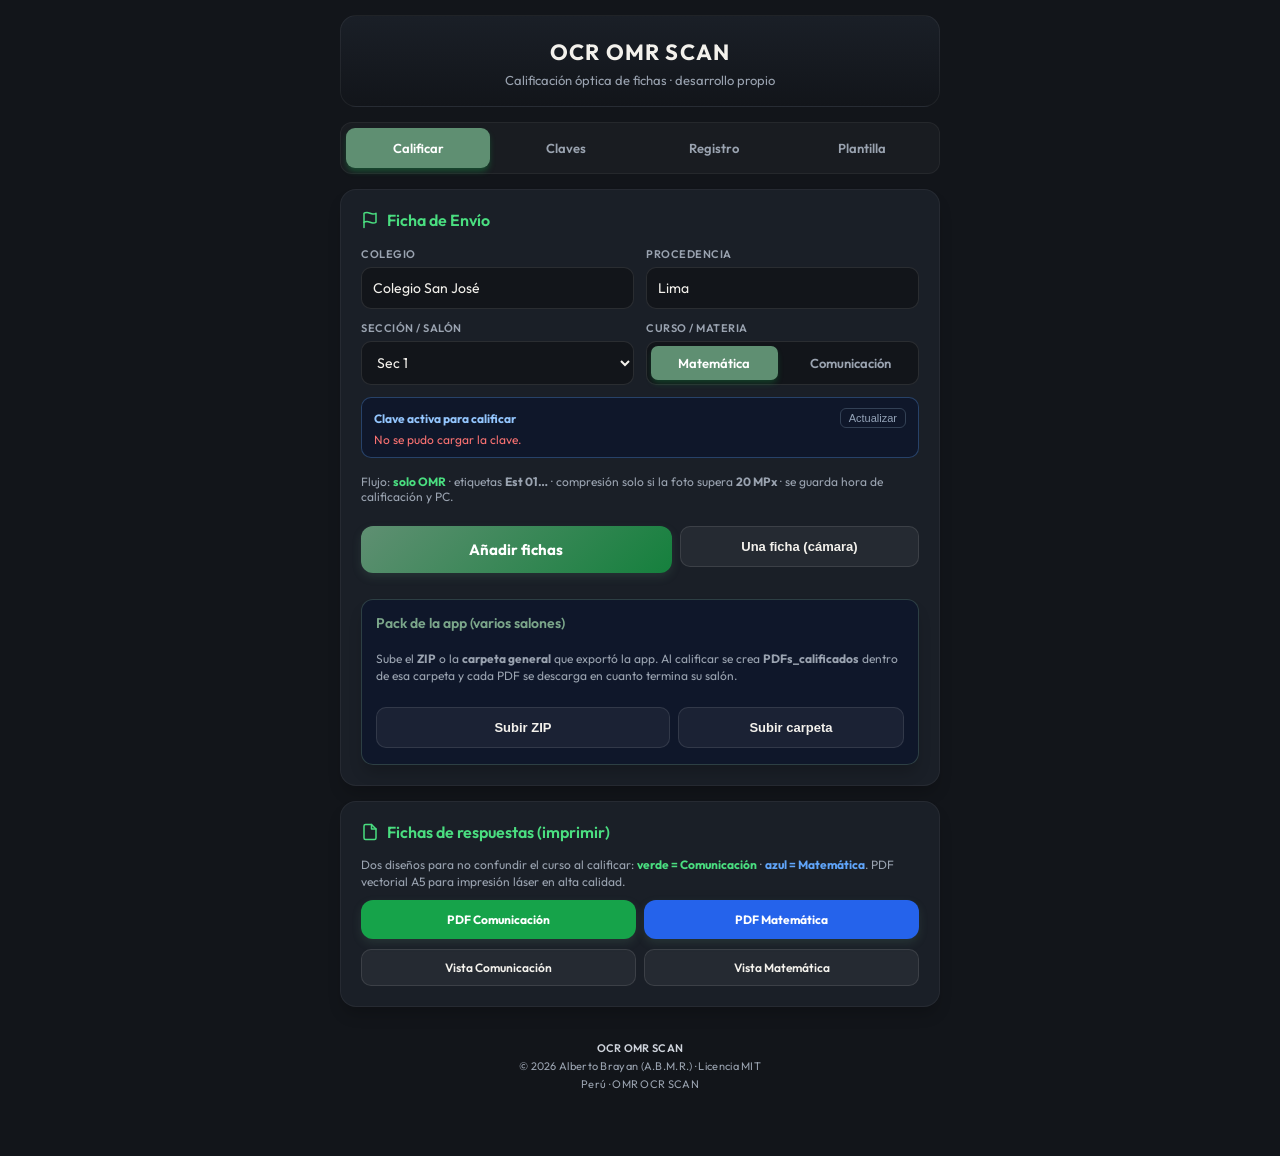
==== templates/index.html @ 02f3d5bd "Initial release of OMR OCR SCAN v1.5 Flask OMR grader, Android capture app, MIT license, archived v0" ====
<!DOCTYPE html>
<html lang="es">
<head>
    <meta charset="UTF-8">
    <meta name="viewport" content="width=device-width, initial-scale=1.0">
    <title>OMR + OCR Exam Scanner - Dashboard</title>
    <script src="https://cdnjs.cloudflare.com/ajax/libs/jspdf/2.5.1/jspdf.umd.min.js"></script>
    <style>
        @import url('https://fonts.googleapis.com/css2?family=Outfit:wght@300;400;500;600;700;800&display=swap');
        
        :root {
            --primary: #5f8f72;
            --primary-hover: #4e7a60;
            --background: #12151a;
            --surface: #1a1f27;
            --surface-hover: #242b35;
            --text: #f3f1ec;
            --text-muted: #9aa3b0;
            --success: #7ba68a;
            --danger: #e07070;
            --warning: #e2c07a;
        }

        * {
            box-sizing: border-box;
            margin: 0;
            padding: 0;
        }

        body {
            font-family: 'Outfit', sans-serif;
            background-color: var(--background);
            color: var(--text);
            min-height: 100vh;
            display: flex;
            flex-direction: column;
            align-items: center;
            padding: 15px;
        }

        .container {
            width: 100%;
            max-width: 600px;
            display: flex;
            flex-direction: column;
            gap: 15px;
            padding-bottom: 40px;
        }

        /* Header block */
        header {
            text-align: center;
            padding: 22px 16px 18px;
            background: linear-gradient(180deg, #1a1f27 0%, #12151a 100%);
            border-radius: 16px;
            border: 1px solid rgba(255, 255, 255, 0.06);
        }

        header h1 {
            font-size: 22px;
            font-weight: 700;
            letter-spacing: 1.2px;
            color: var(--text);
        }

        header p {
            font-size: 13px;
            color: var(--text-muted);
            margin-top: 6px;
        }

        /* Navigation Tabs */
        .tabs {
            display: grid;
            grid-template-columns: repeat(4, 1fr);
            background-color: rgba(255, 255, 255, 0.03);
            padding: 5px;
            border-radius: 12px;
            border: 1px solid rgba(255, 255, 255, 0.05);
            gap: 4px;
        }

        .tab-btn {
            background: transparent;
            color: var(--text-muted);
            border: none;
            padding: 12px 6px;
            font-family: inherit;
            font-size: 13px;
            font-weight: 600;
            border-radius: 9px;
            cursor: pointer;
            transition: background-color 0.18s ease, color 0.18s ease, box-shadow 0.18s ease;
            text-align: center;
        }

        .tab-btn.active {
            background-color: var(--primary);
            color: white;
            box-shadow: 0 4px 6px -1px rgba(22, 163, 74, 0.4);
        }

        /* View Panels */
        .panel {
            display: none;
            animation: fadeIn 0.3s ease-out;
        }

        .panel.active {
            display: flex;
            flex-direction: column;
            gap: 15px;
        }

        @keyframes fadeIn {
            from { opacity: 0; transform: translateY(6px); }
            to { opacity: 1; transform: translateY(0); }
        }

        /* Cards */
        .card {
            background-color: var(--surface);
            border-radius: 16px;
            padding: 20px;
            box-shadow: 0 10px 15px -3px rgba(0, 0, 0, 0.2);
            border: 1px solid rgba(255, 255, 255, 0.05);
            display: flex;
            flex-direction: column;
            gap: 12px;
        }

        .card h2 {
            font-size: 16px;
            font-weight: 600;
            color: #4ade80;
            margin-bottom: 5px;
            display: flex;
            align-items: center;
            gap: 8px;
        }

        .form-row {
            display: grid;
            grid-template-columns: 1fr 1fr;
            gap: 12px;
        }

        .form-group {
            display: flex;
            flex-direction: column;
            gap: 6px;
        }

        .form-group label {
            font-size: 11px;
            font-weight: 600;
            color: var(--text-muted);
            text-transform: uppercase;
            letter-spacing: 0.5px;
        }

        input[type="text"], input[type="number"], select {
            background-color: var(--background);
            color: var(--text);
            border: 1.5px solid rgba(255, 255, 255, 0.1);
            border-radius: 10px;
            padding: 11px;
            font-family: inherit;
            font-size: 14px;
            outline: none;
            transition: border-color 0.2s;
        }

        input[type="text"]:focus, input[type="number"]:focus, select:focus {
            border-color: var(--primary);
        }

        /* Toggle Button Group for Course */
        .toggle-group {
            display: grid;
            grid-template-columns: 1fr 1fr;
            gap: 10px;
            background-color: var(--background);
            padding: 4px;
            border-radius: 10px;
            border: 1.5px solid rgba(255, 255, 255, 0.1);
        }

        .toggle-btn {
            background: transparent;
            color: var(--text-muted);
            border: none;
            padding: 9px;
            font-family: inherit;
            font-size: 13px;
            font-weight: 600;
            border-radius: 7px;
            cursor: pointer;
            transition: all 0.2s;
        }

        .toggle-btn.active {
            background-color: var(--primary);
            color: white;
            box-shadow: 0 4px 6px -1px rgba(22, 163, 74, 0.3);
        }

        /* Camera Buttons */
        .scan-btn-wrapper {
            position: relative;
            width: 100%;
        }

        .file-input {
            position: absolute;
            top: 0;
            left: 0;
            width: 100%;
            height: 100%;
            opacity: 0;
            cursor: pointer;
            z-index: 10;
        }

        .btn-trigger {
            width: 100%;
            background: linear-gradient(135deg, var(--primary) 0%, #15803d 100%);
            color: white;
            padding: 14px;
            border: none;
            border-radius: 12px;
            font-family: inherit;
            font-size: 15px;
            font-weight: 700;
            display: flex;
            justify-content: center;
            align-items: center;
            gap: 10px;
            box-shadow: 0 4px 10px rgba(95, 143, 114, 0.18);
            transition: background 0.18s ease, box-shadow 0.18s ease, transform 0.18s ease;
            cursor: pointer;
        }

        .btn-trigger:hover {
            transform: translateY(-1px);
            box-shadow: 0 6px 14px rgba(95, 143, 114, 0.28);
        }

        .btn-secondary {
            background: rgba(255, 255, 255, 0.05);
            color: var(--text);
            border: 1px solid rgba(255, 255, 255, 0.1);
            text-decoration: none;
            text-align: center;
            padding: 12px;
            border-radius: 10px;
            font-size: 13px;
            font-weight: 600;
            display: flex;
            justify-content: center;
            align-items: center;
            gap: 8px;
            transition: all 0.2s;
        }

        .btn-secondary:hover {
            background: rgba(255, 255, 255, 0.1);
        }

        /* Verification Panel (OCR crops validation) */
        .verification-card {
            background-color: var(--surface);
            border: 1px solid rgba(255, 255, 255, 0.1);
            border-radius: 16px;
            padding: 20px;
            display: flex;
            flex-direction: column;
            gap: 15px;
        }

        .ocr-verify-item {
            display: flex;
            align-items: center;
            justify-content: space-between;
            background-color: var(--background);
            padding: 12px 15px;
            border-radius: 10px;
            border: 1px solid rgba(255, 255, 255, 0.05);
        }

        .ocr-meta {
            display: flex;
            flex-direction: column;
            gap: 3px;
        }

        .ocr-meta span {
            font-size: 12px;
            font-weight: 600;
            color: var(--text);
        }

        .ocr-meta p {
            font-size: 10px;
            color: var(--text-muted);
            text-transform: uppercase;
        }

        .ocr-visuals {
            display: flex;
            align-items: center;
            gap: 15px;
        }

        .ocr-crops-row {
            display: flex;
            gap: 4px;
            background-color: #000;
            padding: 4px;
            border-radius: 6px;
            border: 1px solid rgba(255, 255, 255, 0.1);
        }

        .ocr-crops-row img {
            width: 28px;
            height: 28px;
            object-fit: contain;
            border-radius: 2px;
        }

        .ocr-input {
            width: 70px;
            text-align: center;
            font-size: 16px;
            font-weight: 700;
            padding: 8px !important;
            letter-spacing: 1px;
        }

        /* Scored Results breakdown */
        .breakdown-row {
            display: grid;
            grid-template-columns: repeat(3, 1fr);
            gap: 10px;
        }

        .breakdown-box {
            background-color: var(--background);
            padding: 10px;
            border-radius: 8px;
            text-align: center;
            border: 1px solid rgba(255, 255, 255, 0.03);
        }
        .breakdown-box.bien { border: 1.5px solid #22c55e; background: rgba(34, 197, 94, 0.12); }
        .breakdown-box.bien strong { color: #4ade80; }
        .breakdown-box.mal { border: 1.5px solid #ef4444; background: rgba(239, 68, 68, 0.12); }
        .breakdown-box.mal strong { color: #f87171; }
        .breakdown-box.blanco { border: 1.5px solid #38bdf8; background: rgba(56, 189, 248, 0.12); }
        .breakdown-box.blanco strong { color: #7dd3fc; }

        .omr-legend {
            display: flex;
            flex-wrap: wrap;
            gap: 10px 14px;
            font-size: 11px;
            color: var(--text-muted);
            align-items: center;
        }
        .omr-legend i {
            display: inline-block;
            width: 12px;
            height: 12px;
            border-radius: 50%;
            margin-right: 5px;
            vertical-align: -1px;
            border: 1.5px solid rgba(255,255,255,0.35);
        }
        .q-chips {
            display: flex;
            flex-wrap: wrap;
            gap: 5px;
            margin-top: 8px;
        }
        .q-chip {
            min-width: 36px;
            padding: 4px 6px;
            border-radius: 7px;
            font-size: 10px;
            font-weight: 700;
            text-align: center;
            letter-spacing: 0.2px;
            border: 1px solid rgba(255,255,255,0.12);
        }
        .q-chip.bien { background: rgba(34,197,94,0.2); color: #86efac; border-color: #22c55e; }
        .q-chip.mal { background: rgba(239,68,68,0.2); color: #fca5a5; border-color: #ef4444; }
        .q-chip.blanco { background: rgba(56,189,248,0.18); color: #7dd3fc; border-color: #38bdf8; }

        .breakdown-box span {
            font-size: 9px;
            text-transform: uppercase;
            color: var(--text-muted);
            display: block;
            margin-bottom: 2px;
        }

        .breakdown-box strong {
            font-size: 15px;
        }

        .breakdown-box.score {
            grid-column: span 3;
            background: linear-gradient(135deg, rgba(22, 163, 74, 0.15) 0%, rgba(15, 23, 42, 0.5) 100%);
            border: 1.5px solid var(--primary);
            padding: 12px;
        }

        .breakdown-box.score strong {
            font-size: 20px;
            color: #4ade80;
        }

        /* Folder Tree styling */
        .folder {
            margin-left: 10px;
            margin-top: 5px;
        }

        .folder-header {
            display: flex;
            align-items: center;
            gap: 8px;
            padding: 10px;
            background-color: rgba(255, 255, 255, 0.03);
            border-radius: 8px;
            cursor: pointer;
            font-size: 14px;
            font-weight: 600;
            user-select: none;
            transition: background-color 0.2s;
            border: 1px solid rgba(255, 255, 255, 0.02);
        }

        .folder-header:hover {
            background-color: rgba(255, 255, 255, 0.07);
        }

        .folder-content {
            display: none;
            padding-left: 15px;
            border-left: 1px dashed rgba(255, 255, 255, 0.1);
            margin-left: 18px;
            margin-top: 5px;
            flex-direction: column;
            gap: 5px;
        }

        .folder.open > .folder-content {
            display: flex;
        }

        .folder-icon {
            color: #f59e0b;
        }

        .student-record-item {
            display: flex;
            justify-content: space-between;
            align-items: center;
            background-color: rgba(255, 255, 255, 0.01);
            padding: 8px 12px;
            border-radius: 6px;
            font-size: 13px;
            border: 1px solid rgba(255, 255, 255, 0.02);
        }

        .student-record-meta {
            display: flex;
            flex-direction: column;
            gap: 2px;
        }

        .student-record-meta strong {
            color: var(--text);
        }

        .student-record-meta span {
            font-size: 11px;
            color: var(--text-muted);
        }

        .student-score-badge {
            background-color: rgba(34, 197, 94, 0.1);
            border: 1px solid rgba(34, 197, 94, 0.4);
            color: #4ade80;
            padding: 4px 8px;
            border-radius: 6px;
            font-weight: 700;
            font-size: 12px;
        }

        /* Loading Screen */
        .loading-overlay {
            display: none;
            position: fixed;
            top: 0;
            left: 0;
            right: 0;
            bottom: 0;
            background-color: rgba(15, 23, 42, 0.9);
            z-index: 100;
            justify-content: center;
            align-items: center;
            flex-direction: column;
            gap: 15px;
            backdrop-filter: blur(8px);
        }

        .spinner {
            width: 50px;
            height: 50px;
            border: 5px solid rgba(255, 255, 255, 0.1);
            border-top-color: var(--primary);
            border-radius: 50%;
            animation: spin 1s infinite linear;
        }

        @keyframes spin {
            to { transform: rotate(360deg); }
        }

        /* Alerts */
        .alert {
            background-color: rgba(239, 68, 68, 0.1);
            border: 1px solid var(--danger);
            color: var(--danger);
            padding: 12px;
            border-radius: 10px;
            font-size: 13px;
            display: none;
            text-align: center;
        }

        .alert-success {
            background-color: rgba(16, 185, 129, 0.1);
            border: 1px solid var(--success);
            color: var(--success);
            display: block;
        }

        /* Coordinates list for Template Panel */
        .coords-list {
            display: flex;
            flex-direction: column;
            gap: 10px;
        }

        .coord-item {
            display: flex;
            justify-content: space-between;
            align-items: center;
            background-color: var(--background);
            padding: 8px 12px;
            border-radius: 8px;
            border: 1px solid rgba(255, 255, 255, 0.05);
        }

        .coord-label {
            font-size: 13px;
            font-weight: 500;
        }

        .coord-controls {
            display: flex;
            align-items: center;
            gap: 10px;
        }

        .coord-input {
            width: 60px;
            text-align: center;
            padding: 6px !important;
            font-size: 12px !important;
        }

        .coord-btn {
            background-color: var(--surface-hover);
            color: var(--text);
            border: 1px solid rgba(255, 255, 255, 0.1);
            width: 28px;
            height: 28px;
            border-radius: 6px;
            font-weight: 800;
            cursor: pointer;
            display: flex;
            justify-content: center;
            align-items: center;
        }

        .coord-btn:hover {
            background-color: var(--primary);
        }

        /* Visual Keys Grid Matrix styling */
        .keys-grid-table {
            width: 100%;
            border-collapse: collapse;
            margin-top: 10px;
            font-size: 13px;
        }

        .keys-grid-table th, .keys-grid-table td {
            padding: 8px;
            text-align: center;
            border-bottom: 1px solid rgba(255, 255, 255, 0.05);
        }

        .keys-grid-table th {
            color: var(--text-muted);
            text-transform: uppercase;
            font-size: 10px;
            font-weight: 600;
        }

        .key-btn-row {
            display: flex;
            justify-content: center;
            gap: 4px;
        }

        .key-option-btn {
            width: 26px;
            height: 26px;
            border-radius: 50%;
            border: 1.5px solid rgba(255, 255, 255, 0.1);
            background: transparent;
            color: var(--text-muted);
            font-size: 11px;
            font-weight: 700;
            cursor: pointer;
            transition: all 0.15s;
        }

        .key-option-btn:hover {
            border-color: var(--primary);
            color: var(--text);
        }

        .key-option-btn.active {
            background-color: var(--primary);
            border-color: var(--primary);
            color: white;
            box-shadow: 0 2px 4px rgba(95, 143, 114, 0.3);
        }

        .site-footer {
            text-align: center;
            padding: 18px 8px 8px;
            color: var(--text-muted);
            font-size: 11px;
            letter-spacing: 0.3px;
            line-height: 1.6;
        }
        .site-footer strong { color: #cfd4dc; font-weight: 600; }

        .queue-grid {
            display: grid;
            grid-template-columns: repeat(3, 1fr);
            gap: 8px;
        }
        .queue-cell {
            position: relative;
            border-radius: 8px;
            overflow: hidden;
            border: 1px solid rgba(255,255,255,0.08);
            background: #0b0d10;
            aspect-ratio: 3/4;
        }
        .queue-cell img {
            width: 100%;
            height: 100%;
            object-fit: cover;
            display: block;
            cursor: pointer;
        }
        .queue-actions {
            position: absolute;
            left: 0; right: 0; bottom: 0;
            display: flex;
            gap: 4px;
            padding: 4px;
            background: linear-gradient(transparent, rgba(0,0,0,0.72));
        }
        .queue-actions button {
            flex: 1;
            border: none;
            border-radius: 6px;
            padding: 5px 0;
            font-size: 10px;
            font-family: inherit;
            font-weight: 600;
            cursor: pointer;
            color: #f3f1ec;
            background: rgba(255,255,255,0.12);
        }
        .queue-actions button.danger { background: rgba(224,112,112,0.35); }

        .lightbox {
            display: none;
            position: fixed;
            inset: 0;
            z-index: 80;
            background: rgba(8,10,14,0.92);
            align-items: center;
            justify-content: center;
            padding: 24px;
            animation: fadeIn 0.18s ease;
        }
        .lightbox.open { display: flex; }
        .lightbox img {
            max-width: 100%;
            max-height: 88vh;
            border-radius: 10px;
            box-shadow: 0 20px 50px rgba(0,0,0,0.45);
        }
        .lightbox .lb-close {
            position: absolute;
            top: 16px; right: 18px;
            background: transparent;
            border: 1px solid rgba(255,255,255,0.2);
            color: #f3f1ec;
            border-radius: 8px;
            padding: 6px 10px;
            cursor: pointer;
            font-family: inherit;
        }
        .actions-row {
            display: grid;
            grid-template-columns: 1.3fr 1fr;
            gap: 8px;
        }
        @media (max-width: 480px) {
            .actions-row { grid-template-columns: 1fr; }
        }
    </style>
</head>
<body>

    <!-- Spinner overlay -->
    <div class="loading-overlay" id="loadingOverlay">
        <div class="spinner"></div>
        <p style="font-weight: 600; font-size: 16px; margin-top: 10px;" id="loadingText">Procesando examen...</p>
    </div>

    <div class="container">
        
        <!-- Header -->
        <header>
            <h1>OCR OMR SCAN</h1>
            <p>Calificación óptica de fichas · desarrollo propio</p>
        </header>

        <!-- Navigation Tabs -->
        <div class="tabs">
            <button class="tab-btn active" onclick="switchTab('scanPanel')">Calificar</button>
            <button class="tab-btn" onclick="switchTab('keysPanel')">Claves</button>
            <button class="tab-btn" onclick="switchTab('registryPanel')">Registro</button>
            <button class="tab-btn" onclick="switchTab('templatePanel')">Plantilla</button>
        </div>

        <!-- ---------------------------------------------------- -->
        <!-- TAB 1: CALIFICAR / SCAN PANEL                        -->
        <!-- ---------------------------------------------------- -->
        <div class="panel active" id="scanPanel">
            
            <!-- Config Form -->
            <div class="card" id="configCard">
                <h2>
                    <svg width="18" height="18" viewBox="0 0 24 24" fill="none" stroke="currentColor" stroke-width="2" stroke-linecap="round" stroke-linejoin="round"><path d="M4 15s1-1 4-1 5 2 8 2 4-1 4-1V3s-1 1-4 1-5-2-8-2-4 1-4 1z"></path><line x1="4" y1="22" x2="4" y2="15"></line></svg>
                    Ficha de Envío
                </h2>
                
                <!-- School and Location -->
                <div class="form-row">
                    <div class="form-group">
                        <label for="colegioInput" id="lblColegio">Colegio</label>
                        <input type="text" id="colegioInput" value="Colegio San José">
                    </div>
                    <div class="form-group">
                        <label for="lugarInput" id="lblProcedencia">Procedencia</label>
                        <input type="text" id="lugarInput" value="Lima">
                    </div>
                </div>

                <!-- Salon and Course -->
                <div class="form-row">
                    <div class="form-group">
                        <label for="salonSelect" id="lblGrado">Sección / Salón</label>
                        <select id="salonSelect">
                            <option value="Sec 1">Sec 1</option>
                            <option value="Sec 2">Sec 2</option>
                            <option value="Sec 3">Sec 3</option>
                            <option value="Sec 4">Sec 4</option>
                            <option value="Sec 5">Sec 5</option>
                            <option value="Prim 2">Prim 2</option>
                            <option value="Prim 3">Prim 3</option>
                            <option value="Prim 4">Prim 4</option>
                            <option value="Prim 5">Prim 5</option>
                            <option value="Prim 6">Prim 6</option>
                        </select>
                    </div>
                    <div class="form-group">
                        <label>Curso / Materia</label>
                        <div class="toggle-group" id="courseGroup">
                            <button class="toggle-btn active" data-value="Matematica">Matemática</button>
                            <button class="toggle-btn" data-value="Comunicacion">Comunicación</button>
                        </div>
                    </div>
                </div>

                <!-- Active key tracker (before scanning) -->
                <div id="activeKeyBanner" style="background:#0f172a; border:1.5px solid rgba(96,165,250,0.3); border-radius:10px; padding:10px 12px; font-size:12px; color:var(--text-muted);">
                    <div style="display:flex; justify-content:space-between; gap:8px; align-items:center; margin-bottom:4px;">
                        <strong style="color:#93c5fd;">Clave activa para calificar</strong>
                        <button type="button" onclick="refreshActiveKeyBanner()" style="background:transparent; border:1px solid #334155; color:#94a3b8; border-radius:6px; padding:3px 8px; font-size:11px; cursor:pointer;">Actualizar</button>
                    </div>
                    <div id="activeKeyBannerBody">Seleccione salón y curso…</div>
                </div>

                <p style="font-size:12px; color:var(--text-muted); margin-top:4px;">
                    Flujo: <strong style="color:#4ade80;">solo OMR</strong> · etiquetas <strong>Est 01…</strong> ·
                    compresión solo si la foto supera <strong>20 MPx</strong> · se guarda hora de calificación y PC.
                </p>

                <!-- Scan Trigger — lote es el flujo principal -->
                <div class="actions-row" style="margin-top:10px;">
                    <div class="scan-btn-wrapper">
                        <input type="file" id="batchInput" class="file-input" accept="image/*" multiple style="display:none;" onchange="addFilesToQueue(event)">
                        <button class="btn-trigger" onclick="document.getElementById('batchInput').click()">
                            Añadir fichas
                        </button>
                    </div>
                    <div class="scan-btn-wrapper">
                        <input type="file" id="cameraInput" class="file-input" accept="image/*" capture="environment" onchange="addFilesToQueue(event)">
                        <button class="btn-secondary" style="width:100%; pointer-events:none;">Una ficha (cámara)</button>
                    </div>
                </div>
                <input type="file" id="replaceInput" accept="image/*" style="display:none;" onchange="replaceQueuedFile(event)">
                <div id="queueBox" style="display:none; margin-top:12px;">
                    <div style="display:flex; justify-content:space-between; align-items:center; margin-bottom:8px;">
                        <span id="queueCount" style="font-size:12px; color:var(--text-muted);">0 fichas</span>
                        <button type="button" onclick="clearQueue()" class="btn-secondary" style="padding:6px 10px; font-size:11px;">Vaciar</button>
                    </div>
                    <div class="queue-grid" id="queueGrid"></div>
                    <button class="btn-trigger" id="btnProcessQueue" style="margin-top:12px;" onclick="processQueuedBatch()">Calificar lote</button>
                </div>

                <div class="card" id="packCard" style="margin-top:14px; padding:14px 14px 16px; background:#0f172a; border:1px solid rgba(123,166,138,0.28); border-radius:12px;">
                    <h2 style="font-size:14px; margin:0 0 6px; color:#7ba68a;">Pack de la app (varios salones)</h2>
                    <p style="font-size:12px; color:var(--text-muted); line-height:1.45; margin:0 0 10px;">
                        Sube el <strong>ZIP</strong> o la <strong>carpeta general</strong> que exportó la app.
                        Al calificar se crea <strong>PDFs_calificados</strong> dentro de esa carpeta
                        y cada PDF se descarga en cuanto termina su salón.
                    </p>
                    <input type="file" id="packZipInput" accept=".zip,application/zip" style="display:none;" onchange="onPackZip(event)">
                    <input type="file" id="packFolderInput" webkitdirectory directory multiple style="display:none;" onchange="onPackFolder(event)">
                    <div class="actions-row" style="margin-top:0;">
                        <button type="button" class="btn-secondary" style="flex:1;" onclick="document.getElementById('packZipInput').click()">Subir ZIP</button>
                        <button type="button" class="btn-secondary" style="flex:1;" onclick="pickPackFolder()">Subir carpeta</button>
                    </div>
                    <div id="packPreview" style="display:none; margin-top:10px;">
                        <div id="packPreviewList" style="font-size:12px; color:#cbd5e1; display:flex; flex-direction:column; gap:4px;"></div>
                        <button type="button" class="btn-trigger" id="btnPackGrade" style="margin-top:10px;" onclick="gradeDetectedPack()">Calificar todos los salones</button>
                    </div>
                </div>
                
                <!-- Batch Progress + downloads -->
                <div class="panel" id="batchPanel" style="display:none; flex-direction:column; gap:12px; padding:15px; margin-top: 15px; background: #0f172a; border: 1.5px solid #22c55e; border-radius:12px;">
                    <h3 style="color: #4ade80; display:flex; align-items:center; gap:8px; font-size:14px; margin:0;" id="batchPanelTitle">
                        <span class="spinner" id="batchSpinner" style="width:14px; height:14px; border:2px solid #22c55e; border-top-color:transparent; border-radius:50%; animation:spin 1s linear infinite; display:inline-block;"></span>
                        Procesamiento en Lote...
                    </h3>
                    <div style="font-size:12px; color:#94a3b8; display:flex; justify-content:space-between;">
                        <span id="batchStatusText">Procesando 0 de 0</span>
                        <span id="batchPercentage">0%</span>
                    </div>
                    <div style="width:100%; height:8px; background:#1e293b; border-radius:4px; overflow:hidden;">
                        <div id="batchProgressBar" style="width:0%; height:100%; background:linear-gradient(90deg, #22c55e, #4ade80); transition:width 0.3s ease;"></div>
                    </div>
                    <div id="batchLog" style="max-height: 140px; overflow-y: auto; font-size: 11px; color:#cbd5e1; background:#020617; padding:8px; border-radius:6px; display:flex; flex-direction:column; gap:4px; font-family: monospace;"></div>
                    <div id="batchDownloadBar" style="display:none; flex-direction:column; gap:8px;">
                        <div style="font-size:12px; color:#4ade80;" id="batchDoneSummary"></div>
                        <div style="display:flex; gap:8px; flex-wrap:wrap;">
                            <a id="btnBatchPdf" href="#" class="btn-trigger" style="flex:1; min-width:140px; text-align:center; text-decoration:none; display:flex; align-items:center; justify-content:center;">PDF todas las cartillas</a>
                            <a id="btnBatchPng" href="#" class="btn-secondary" style="flex:1; min-width:140px; text-align:center; text-decoration:none; display:flex; align-items:center; justify-content:center; padding:12px;">ZIP PNG múltiples</a>
                        </div>
                        <div id="packPdfList" style="display:none; flex-direction:column; gap:6px;"></div>
                        <a id="btnPackPdfsZip" href="#" class="btn-trigger" style="display:none; text-align:center; text-decoration:none;">ZIP todos los PDF (un archivo por salón)</a>
                        <div class="omr-legend" style="margin-top:4px;">
                            <span><i style="background:#22c55e;"></i>Bien</span>
                            <span><i style="background:#ef4444;"></i>Mal</span>
                            <span><i style="background:#38bdf8;"></i>Blanco</span>
                            <span><i style="background:#f59e0b;"></i>Clave</span>
                        </div>
                        <div id="batchThumbs" style="display:grid; grid-template-columns:repeat(3,1fr); gap:6px; max-height:180px; overflow-y:auto;"></div>
                    </div>
                </div>
                
                <div class="alert" id="scanError">Error.</div>
            </div>

            <!-- Verificación simple (una ficha) — sin OCR de nombre -->
            <div class="panel" id="verificationPanel" style="display:none; flex-direction:column; gap:15px;">
                <div class="verification-card">
                    <h2 style="color: #4ade80;">Resultado OMR (Est enumerado)</h2>
                    <p style="font-size:12px; color:var(--text-muted); margin-bottom:8px;">
                        Sin OCR: el ID es la enumeración del lote (Est 01…). Puedes editar el código si quieres.
                    </p>

                    <div class="ocr-verify-item" style="flex-direction:column; align-items:stretch; gap:6px;">
                        <div class="ocr-meta"><span>Apellidos y Nombres</span></div>
                        <input type="text" class="ocr-input" id="nombreOcrInput" style="width:100%; max-width:none; text-align:left; padding:8px 12px;" placeholder="Apellidos y Nombres">
                    </div>
                    <div class="ocr-verify-item" style="flex-direction:column; align-items:stretch; gap:6px;">
                        <div class="ocr-meta"><span>Colegio</span></div>
                        <input type="text" class="ocr-input" id="colegioOcrInput" style="width:100%; max-width:none; text-align:left; padding:8px 12px;" placeholder="Colegio">
                    </div>
                    <div class="ocr-verify-item" style="flex-direction:column; align-items:stretch; gap:6px;">
                        <div class="ocr-meta"><span>Procedencia</span></div>
                        <input type="text" class="ocr-input" id="procedenciaOcrInput" style="width:100%; max-width:none; text-align:left; padding:8px 12px;" placeholder="Procedencia / Lugar">
                    </div>
                    <div style="display:grid; grid-template-columns:1fr 1fr 1fr; gap:10px;">
                        <div class="ocr-verify-item" style="flex-direction:column; align-items:stretch; gap:6px;">
                            <div class="ocr-meta"><span>Nº Orden</span></div>
                            <input type="text" class="ocr-input" id="idOcrInput" maxlength="3" placeholder="02">
                        </div>
                        <div class="ocr-verify-item" style="flex-direction:column; align-items:stretch; gap:6px;">
                            <div class="ocr-meta"><span>Hora</span></div>
                            <input type="text" class="ocr-input" id="horaOcrInput" maxlength="5" placeholder="10:25">
                        </div>
                        <div class="ocr-verify-item" style="flex-direction:column; align-items:stretch; gap:6px;">
                            <div class="ocr-meta"><span>Grado</span></div>
                            <input type="text" class="ocr-input" id="gradoOcrInput" maxlength="8" placeholder="4TO">
                        </div>
                    </div>
                    <div id="ocrEngineInfo" style="font-size:11px; color:var(--text-muted); margin-top:4px;"></div>
                </div>

                <!-- Active answer key tracker -->
                <div class="card" id="claveTrackerCard" style="border:1.5px solid rgba(96,165,250,0.35);">
                    <h2 style="color:#60a5fa;">Clave Aplicada (Trakeo)</h2>
                    <div id="claveTrackerInfo" style="font-size:13px; color:var(--text-muted); line-height:1.5;"></div>
                    <div id="claveTrackerPreview" style="margin-top:8px; font-family:monospace; font-size:12px; background:#0f172a; padding:10px; border-radius:8px; color:#e2e8f0; word-break:break-word;"></div>
                    <div id="claveTrackerWarnings" style="margin-top:8px; font-size:12px; color:#fbbf24;"></div>
                </div>

                <!-- Score breakdown (readonly before confirm) -->
                <div class="card">
                    <h2>Desglose de Calificación OMR</h2>
                    
                    <div class="breakdown-row">
                        <div class="breakdown-box bien">
                            <span>Buenas (+10)</span>
                            <strong id="valBuenas">0</strong>
                        </div>
                        <div class="breakdown-box mal">
                            <span>Malas (-1)</span>
                            <strong id="valMalas">0</strong>
                        </div>
                        <div class="breakdown-box blanco">
                            <span>Blancos (0)</span>
                            <strong id="valBlancos">0</strong>
                        </div>
                        <div class="breakdown-box score">
                            <span>PUNTAJE FINAL</span>
                            <strong id="valPuntaje">0 pts</strong>
                        </div>
                    </div>

                    <div style="margin-top: 5px;">
                        <span style="font-size: 11px; font-weight: 600; color: var(--text-muted); text-transform: uppercase;" id="lblVerifyName">Nombre de Alumno:</span>
                        <p style="font-size: 15px; font-weight: 700; color: #4ade80;" id="valName">Estudiante</p>
                    </div>

                    <!-- Warped visual preview overlay -->
                    <div style="margin-top: 10px; display:flex; flex-direction:column; gap:5px;">
                        <span style="font-size: 11px; font-weight: 600; color: var(--text-muted); text-transform: uppercase;">Alineación Visual (OMR):</span>
                        <div class="omr-legend">
                            <span><i style="background:#22c55e;"></i>Bien (✓ verde)</span>
                            <span><i style="background:#ef4444;"></i>Mal (✗ rojo)</span>
                            <span><i style="background:#38bdf8;"></i>Blanco (○ azul)</span>
                            <span><i style="background:#f59e0b;"></i>Clave si falló</span>
                        </div>
                        <div style="width: 100%; border: 1.5px solid rgba(255, 255, 255, 0.1); border-radius: 8px; overflow: hidden; background-color: #000;">
                            <img id="valGradedPreview" src="" alt="Graded scan" style="width:100%; height:auto; max-height:420px; object-fit:contain;">
                        </div>
                        <div id="omrQuestionChips" class="q-chips"></div>
                        <!-- Descargar imagen de salida calificada -->
                        <div style="display:flex; gap:8px; flex-wrap:wrap; margin-top:4px;">
                            <button type="button" class="btn-secondary" onclick="downloadGradedPNG()" style="flex:1; min-width:140px; font-size:12px; padding:10px;">
                                Descargar PNG
                            </button>
                            <button type="button" class="btn-secondary" onclick="downloadGradedPDF()" style="flex:1; min-width:140px; font-size:12px; padding:10px;">
                                Descargar PDF
                            </button>
                        </div>
                    </div>
                    
                    <!-- Confirm and save -->
                    <div style="display:flex; flex-direction:column; gap:10px; margin-top: 10px;">
                        <button class="btn-trigger" onclick="confirmScanResults()">
                            <svg width="18" height="18" viewBox="0 0 24 24" fill="none" stroke="currentColor" stroke-width="2.5" stroke-linecap="round" stroke-linejoin="round"><polyline points="20 6 9 17 4 12"></polyline></svg>
                            Confirmar y Registrar Calificación
                        </button>
                        <button class="btn-secondary" onclick="cancelScanVerification()">
                            Cancelar y Escanear de Nuevo
                        </button>
                    </div>
                </div>
            </div>

            <!-- Fichas OMR por área (PDF vectorial láser) -->
            <div class="card" style="gap:10px;">
                <h2>
                    <svg width="18" height="18" viewBox="0 0 24 24" fill="none" stroke="currentColor" stroke-width="2" stroke-linecap="round" stroke-linejoin="round"><path d="M14 2H6a2 2 0 0 0-2 2v16a2 2 0 0 0 2 2h12a2 2 0 0 0 2-2V8z"></path><polyline points="14 2 14 8 20 8"></polyline></svg>
                    Fichas de respuestas (imprimir)
                </h2>
                <p style="font-size:12px; color:var(--text-muted); line-height:1.4; margin:0;">
                    Dos diseños para no confundir el curso al calificar:
                    <strong style="color:#4ade80;">verde = Comunicación</strong> ·
                    <strong style="color:#60a5fa;">azul = Matemática</strong>.
                    PDF vectorial A5 para impresión láser en alta calidad.
                </p>
                <div style="display:grid; grid-template-columns:1fr 1fr; gap:8px;">
                    <a href="/download_sheet_pdf?curso=Comunicacion" class="btn-trigger" style="text-decoration:none; text-align:center; background:#16a34a; font-size:12px; padding:12px 8px;">
                        PDF Comunicación
                    </a>
                    <a href="/download_sheet_pdf?curso=Matematica" class="btn-trigger" style="text-decoration:none; text-align:center; background:#2563eb; font-size:12px; padding:12px 8px;">
                        PDF Matemática
                    </a>
                </div>
                <div style="display:grid; grid-template-columns:1fr 1fr; gap:8px;">
                    <a href="/sheet?curso=Comunicacion" class="btn-secondary" target="_blank" style="text-align:center; font-size:12px; padding:10px 8px;">
                        Vista Comunicación
                    </a>
                    <a href="/sheet?curso=Matematica" class="btn-secondary" target="_blank" style="text-align:center; font-size:12px; padding:10px 8px;">
                        Vista Matemática
                    </a>
                </div>
            </div>
        </div>

        <!-- ---------------------------------------------------- -->
        <!-- TAB 2: CLAVES DE RESPUESTAS (Visual Keys Manager)    -->
        <!-- ---------------------------------------------------- -->
        <div class="panel" id="keysPanel">
            <div class="card">
                <h2>
                    <svg width="18" height="18" viewBox="0 0 24 24" fill="none" stroke="currentColor" stroke-width="2" stroke-linecap="round" stroke-linejoin="round"><key path="M21 2l-2 2m-7.61 7.61a5.5 5.5 0 1 1-7.778 7.778 5.5 5.5 0 0 1 7.777-7.777zm0 0L15.5 7.5m0 0l3 3L22 7l-3-3m-3.5 3.5L19 4"></key></svg>
                    Gestión de Claves de Respuestas
                </h2>
                
                <!-- Selector -->
                <div class="form-row">
                    <div class="form-group">
                        <label for="keysSalonSelect">Seleccionar Sección</label>
                        <select id="keysSalonSelect" onchange="displayKeysGrid()">
                            <option value="Sec 1">Sec 1</option>
                            <option value="Sec 2">Sec 2</option>
                            <option value="Sec 3">Sec 3</option>
                            <option value="Sec 4">Sec 4</option>
                            <option value="Sec 5">Sec 5</option>
                            <option value="Prim 2">Prim 2</option>
                            <option value="Prim 3">Prim 3</option>
                            <option value="Prim 4">Prim 4</option>
                            <option value="Prim 5">Prim 5</option>
                            <option value="Prim 6">Prim 6</option>
                        </select>
                    </div>
                    <div class="form-group">
                        <label for="keysCourseSelect">Curso / Materia</label>
                        <select id="keysCourseSelect" onchange="displayKeysGrid()">
                            <option value="Matematica">Matemática</option>
                            <option value="Comunicacion">Comunicación</option>
                        </select>
                    </div>
                </div>

                <!-- Matrix Key Builder -->
                <div style="max-height: 380px; overflow-y: auto; border: 1.5px solid rgba(255, 255, 255, 0.05); border-radius: 10px; background-color: var(--background);">
                    <table class="keys-grid-table">
                        <thead>
                            <tr id="keysGridHeader">
                                <th>Preg.</th>
                                <th>Alternativas correctas</th>
                            </tr>
                        </thead>
                        <tbody id="keysGridBody">
                            <!-- Populated dynamically -->
                        </tbody>
                    </table>
                </div>

                <div id="keysFingerprintInfo" style="margin-top:10px; font-size:12px; color:var(--text-muted); background:#0f172a; border-radius:8px; padding:10px;"></div>
                <div id="keysSummaryPanel" style="margin-top:12px; max-height:180px; overflow-y:auto; font-size:11px; color:#cbd5e1; background:#020617; border-radius:8px; padding:8px;"></div>

                <button class="btn-trigger" onclick="saveAnswerKeysGrid()" style="margin-top: 10px;">
                    <svg width="18" height="18" viewBox="0 0 24 24" fill="none" stroke="currentColor" stroke-width="2.5" stroke-linecap="round" stroke-linejoin="round"><path d="M19 21H5a2 2 0 0 1-2-2V5a2 2 0 0 1 2-2h11l5 5v11a2 2 0 0 1-2 2z"></path><polyline points="17 21 17 13 7 13 7 21"></polyline><polyline points="7 3 7 8 15 8"></polyline></svg>
                    Guardar Claves de Respuestas
                </button>
            </div>
        </div>

        <!-- ---------------------------------------------------- -->
        <!-- TAB 3: REGISTRO HISTORICO                            -->
        <!-- ---------------------------------------------------- -->
        <div class="panel" id="registryPanel">
            <div class="card">
                <h2>
                    <svg width="18" height="18" viewBox="0 0 24 24" fill="none" stroke="currentColor" stroke-width="2" stroke-linecap="round" stroke-linejoin="round"><path d="M22 19a2 2 0 0 1-2 2H4a2 2 0 0 1-2-2V5a2 2 0 0 1 2-2h5l2 3h9a2 2 0 0 1 2 2z"></path></svg>
                    Historial por Carpetas (<span id="lblRegistryPath">Procedencia/Colegio/Grado</span>)
                </h2>
                
                <div id="foldersContainer" style="margin-top: 10px; display:flex; flex-direction:column; gap:8px;">
                    <!-- Folders rendered dynamically -->
                </div>

                <div class="actions-row" style="margin-top:15px;">
                    <a href="/download_report" class="btn-trigger" style="text-decoration:none;">Excel registro</a>
                    <a id="regBtnPdf" href="/download_batch_pdf" class="btn-secondary" style="text-decoration:none;">PDF último lote</a>
                </div>
                <div class="actions-row" style="margin-top:8px;">
                    <a id="regBtnPng" href="/download_batch_pngs" class="btn-secondary" style="text-decoration:none;">ZIP PNG último lote</a>
                    <button class="btn-secondary" onclick="clearActiveSalonHistory()" style="color:#e07070; border-color:rgba(224,112,112,0.35);">Limpiar salón activo</button>
                </div>
            </div>
        </div>

        <!-- ---------------------------------------------------- -->
        <!-- TAB 4: CONFIGURAR PLANTILLA Y PERSONALIZAR           -->
        <!-- ---------------------------------------------------- -->
        <div class="panel" id="templatePanel">
            <!-- Personalizar Item labels y Opciones -->
            <div class="card">
                <h2>
                    <svg width="18" height="18" viewBox="0 0 24 24" fill="none" stroke="currentColor" stroke-width="2" stroke-linecap="round" stroke-linejoin="round"><path d="M11 4H4a2 2 0 0 0-2 2v14a2 2 0 0 0 2 2h14a2 2 0 0 0 2-2v-7"></path><path d="M18.5 2.5a2.121 2.121 0 1 1 3 3L12 15l-4 1 1-4z"></path></svg>
                    Personalización de Nombres de Entrada y Ficha
                </h2>
                
                <div class="form-row">
                    <div class="form-group">
                        <label for="setNombre">Nombre Estudiante</label>
                        <input type="text" id="setNombre" value="Apellidos y Nombres">
                    </div>
                    <div class="form-group">
                        <label for="setColegio">Colegio</label>
                        <input type="text" id="setColegio" value="Colegio">
                    </div>
                </div>

                <div class="form-row">
                    <div class="form-group">
                        <label for="setGrado">Grado / Salón</label>
                        <input type="text" id="setGrado" value="Grado">
                    </div>
                    <div class="form-group">
                        <label for="setProcedencia">Procedencia / Ciudad</label>
                        <input type="text" id="setProcedencia" value="Procedencia">
                    </div>
                </div>

                <div class="form-row">
                    <div class="form-group">
                        <label for="setAlternatives">Número de Alternativas</label>
                        <select id="setAlternatives">
                            <option value="4">4 Alternativas (A, B, C, D)</option>
                            <option value="5">5 Alternativas (A, B, C, D, E)</option>
                        </select>
                    </div>
                    <div class="form-group">
                        <label for="setQuestions">Número de Preguntas</label>
                        <select id="setQuestions">
                            <option value="15">15 preguntas (2 columnas × 8/7)</option>
                            <option value="20">20 preguntas (2 columnas × 10/10)</option>
                        </select>
                        <p style="font-size:11px;color:var(--text-muted);margin:6px 0 0;">La ficha A5 se reempaqueta sola (burbujas más grandes si hay hueco). Tras cambiar, vuelva a imprimir el PDF: las 4 esquinas tienen forma distinta (cuadrado, marco, círculo y L) para detectar giros de 90/180/270°.</p>
                    </div>
                </div>

                <h2 style="margin-top:8px;">Puntaje por respuesta</h2>
                <p style="font-size:12px;color:var(--text-muted);">Se aplica a las calificaciones nuevas. Valores por defecto: buenas 10, malas −1, blanco 0.</p>
                <div class="form-row" style="grid-template-columns:1fr 1fr 1fr;">
                    <div class="form-group">
                        <label for="setPtsBuenas">Buenas</label>
                        <input type="number" id="setPtsBuenas" value="10" step="0.5" min="0" max="50" oninput="updateScorePreview()">
                    </div>
                    <div class="form-group">
                        <label for="setPtsMalas">Malas</label>
                        <input type="number" id="setPtsMalas" value="-1" step="0.5" min="-20" max="20" oninput="updateScorePreview()">
                    </div>
                    <div class="form-group">
                        <label for="setPtsBlanco">En blanco</label>
                        <input type="number" id="setPtsBlanco" value="0" step="0.5" min="-20" max="20" oninput="updateScorePreview()">
                    </div>
                </div>
                <p id="scorePreview" style="font-size:12px;color:var(--text-muted);">Ejemplo 14B 1M 0Bl → 139 pts</p>

                <h2 style="margin-top:8px;">Encabezado opcional (plantilla)</h2>
                <p style="font-size:12px;color:var(--text-muted);">Si el título queda vacío y no hay logo, la ficha no cambia. El logo se reduce solo (~6 mm de alto).</p>
                <div class="form-group">
                    <label for="setBrandTitle">Título institucional</label>
                    <input type="text" id="setBrandTitle" maxlength="80" placeholder="Ej. Academia Flores (opcional)">
                </div>
                <div style="display:flex; gap:12px; align-items:center; margin-top:8px;">
                    <div id="brandLogoBox" style="width:72px;height:48px;border-radius:8px;border:1px dashed rgba(255,255,255,0.15);background:#0b0d10;display:flex;align-items:center;justify-content:center;overflow:hidden;">
                        <img id="brandLogoPreview" alt="" style="max-width:100%;max-height:100%;display:none;">
                    </div>
                    <div style="display:flex; flex-direction:column; gap:6px;">
                        <input type="file" id="brandLogoInput" accept="image/png,image/jpeg,image/webp" style="display:none;" onchange="uploadBrandLogo(event)">
                        <button type="button" class="btn-secondary" style="padding:8px 12px;" onclick="document.getElementById('brandLogoInput').click()">Subir logo</button>
                        <button type="button" class="btn-secondary" style="padding:8px 12px;color:#e07070;" onclick="deleteBrandLogo()">Quitar logo</button>
                    </div>
                </div>

                <button class="btn-trigger" onclick="savePersonalizationSettings()" style="background: linear-gradient(135deg, #3b82f6 0%, #2563eb 100%); box-shadow: 0 4px 10px rgba(59, 130, 246, 0.2); margin-top:14px;">
                    Guardar Personalización
                </button>
            </div>

            <!-- Coordenadas Editor -->
            <div class="card">
                <h2>
                    <svg width="18" height="18" viewBox="0 0 24 24" fill="none" stroke="currentColor" stroke-width="2" stroke-linecap="round" stroke-linejoin="round"><rect x="3" y="3" width="18" height="18" rx="2" ry="2"></rect><line x1="9" y1="3" x2="9" y2="21"></line></svg>
                    Ajustes de Alineación y Coordenadas
                </h2>
                <p style="font-size:12px; color:var(--text-muted);">Puedes calibrar los márgenes de escaneo de burbujas en doble columna y las cajas OCR.</p>
                
                <div class="coords-list" id="coordinatesEditor" style="margin-top: 10px;">
                    <!-- Dynamic Coordinate sliders / fields -->
                </div>

                <button class="btn-trigger" onclick="saveTemplateCoordinates()" style="margin-top: 10px;">
                    <svg width="18" height="18" viewBox="0 0 24 24" fill="none" stroke="currentColor" stroke-width="2.5" stroke-linecap="round" stroke-linejoin="round"><path d="M19 21H5a2 2 0 0 1-2-2V5a2 2 0 0 1 2-2h11l5 5v11a2 2 0 0 1-2 2z"></path><polyline points="17 21 17 13 7 13 7 21"></polyline><polyline points="7 3 7 8 15 8"></polyline></svg>
                    Guardar Ajustes de Coordenadas
                </button>
                
                <div class="alert" id="templateSaveAlert" style="display:none;"></div>
            </div>
        </div>

        <footer class="site-footer">
            <strong>OCR OMR SCAN</strong><br>
            © 2026 Alberto Brayan (A.B.M.R.) · Licencia MIT<br>
            Perú · OMR OCR SCAN
        </footer>
    </div>

    <div class="lightbox" id="lightbox" onclick="if(event.target===this) closeLightbox()">
        <button class="lb-close" type="button" onclick="closeLightbox()">Cerrar</button>
        <img id="lightboxImg" alt="Vista">
    </div>

    <script>
        // Global variables
        let activeTab = 'scanPanel';
        let selectedCourse = 'Matematica';
        let currentGradedData = null; // Temp holder for scan
        
        let settingsConfig = null; // Custom labels
        let templateConfig = null; // Coords layout
        let answerKeysRegistry = []; // Answer keys from Excel

        // Load custom settings on startup
        async function loadSettings() {
            try {
                const response = await fetch('/get_settings');
                settingsConfig = await response.json();
                
                // Update settings form values
                document.getElementById('setNombre').value = settingsConfig.labels.nombre;
                document.getElementById('setColegio').value = settingsConfig.labels.colegio;
                document.getElementById('setGrado').value = settingsConfig.labels.grado;
                document.getElementById('setProcedencia').value = settingsConfig.labels.procedencia;
                document.getElementById('setAlternatives').value = settingsConfig.num_alternatives;
                document.getElementById('setQuestions').value = settingsConfig.num_questions;
                const sc = settingsConfig.scoring || {};
                const elB = document.getElementById('setPtsBuenas');
                const elM = document.getElementById('setPtsMalas');
                const elBl = document.getElementById('setPtsBlanco');
                if (elB) elB.value = sc.buenas != null ? sc.buenas : 10;
                if (elM) elM.value = sc.malas != null ? sc.malas : -1;
                if (elBl) elBl.value = sc.blanco != null ? sc.blanco : 0;
                const br = settingsConfig.branding || {};
                const elT = document.getElementById('setBrandTitle');
                if (elT) elT.value = br.title || '';
                const prev = document.getElementById('brandLogoPreview');
                if (prev) {
                    if (br.logo) {
                        prev.src = '/' + br.logo.replace(/^\/+/, '') + '?t=' + Date.now();
                        prev.style.display = 'block';
                    } else {
                        prev.removeAttribute('src');
                        prev.style.display = 'none';
                    }
                }
                updateScorePreview();

                // Update display labels in dashboard scan form
                document.getElementById('lblColegio').textContent = settingsConfig.labels.colegio;
                document.getElementById('lblProcedencia').textContent = settingsConfig.labels.procedencia;
                document.getElementById('lblGrado').textContent = settingsConfig.labels.grado;
                
                // Update display labels in verification cards
                const lblName = document.getElementById('lblVerifyName');
                if (lblName) lblName.textContent = `Nombre (${settingsConfig.labels.nombre}):`;
                
                // Update registry path info
                document.getElementById('lblRegistryPath').textContent = 
                    `${settingsConfig.labels.procedencia} / ${settingsConfig.labels.colegio} / ${settingsConfig.labels.grado}`;
            } catch (err) {
                console.error("Error loading settings:", err);
            }
        }

        // Run startup load
        loadSettings();
        // Show which answer key will be used when scanning
        setTimeout(refreshActiveKeyBanner, 400);

        // Course toggler
        const toggleBtns = document.querySelectorAll('.toggle-btn');
        toggleBtns.forEach(btn => {
            btn.addEventListener('click', () => {
                toggleBtns.forEach(b => b.classList.remove('active'));
                btn.classList.add('active');
                selectedCourse = btn.dataset.value;
                refreshActiveKeyBanner();
            });
        });
        const salonSelectEl = document.getElementById('salonSelect');
        if (salonSelectEl) {
            salonSelectEl.addEventListener('change', refreshActiveKeyBanner);
        }

        async function refreshActiveKeyBanner() {
            const body = document.getElementById('activeKeyBannerBody');
            if (!body) return;
            const salon = document.getElementById('salonSelect').value;
            body.textContent = 'Cargando clave…';
            try {
                const res = await fetch(`/get_key_meta?salon=${encodeURIComponent(salon)}&curso=${encodeURIComponent(selectedCourse)}`);
                const meta = await res.json();
                if (!res.ok) {
                    body.innerHTML = `<span style="color:#f87171;">${meta.error || 'Sin clave'}</span>`;
                    return;
                }
                const keys = meta.keys || [];
                const preview = keys.map((k, i) => `Q${i + 1}:${k}`).join(' ');
                const warn = (meta.warnings && meta.warnings.length)
                    ? `<div style="color:#fbbf24; margin-top:4px;">⚠ ${meta.warnings.join(' · ')}</div>`
                    : '';
                body.innerHTML =
                    `<div><strong style="color:#e2e8f0;">${meta.salon_resolved}</strong> · ` +
                    `<strong style="color:#e2e8f0;">${meta.curso_resolved}</strong> ` +
                    `${meta.valid ? '<span style="color:#4ade80;">✓</span>' : '<span style="color:#f87171;">⚠</span>'}</div>` +
                    `<div style="margin-top:3px;">FP: <code style="color:#93c5fd;">${meta.fingerprint}</code> · ${meta.num_questions} preguntas</div>` +
                    `<div style="margin-top:4px; font-family:monospace; color:#cbd5e1; word-break:break-word;">${preview}</div>` +
                    warn;
            } catch (err) {
                body.innerHTML = '<span style="color:#f87171;">No se pudo cargar la clave.</span>';
            }
        }

        // Tab switcher
        function switchTab(tabId) {
            document.querySelectorAll('.panel').forEach(p => p.classList.remove('active'));
            document.querySelectorAll('.tab-btn').forEach(btn => btn.classList.remove('active'));
            
            document.getElementById(tabId).classList.add('active');
            
            const idxMap = { 'scanPanel': 0, 'keysPanel': 1, 'registryPanel': 2, 'templatePanel': 3 };
            document.querySelectorAll('.tab-btn')[idxMap[tabId]].classList.add('active');
            activeTab = tabId;

            if (tabId === 'registryPanel') {
                loadFolderRegistry();
            }
            if (tabId === 'templatePanel') {
                loadTemplateCoordinates();
            }
            if (tabId === 'keysPanel') {
                loadAnswerKeys();
            }
        }

        // Camera Scanning
        const cameraInput = document.getElementById('cameraInput');
        const loadingOverlay = document.getElementById('loadingOverlay');
        const configCard = document.getElementById('configCard');
        const verificationPanel = document.getElementById('verificationPanel');
        const scanError = document.getElementById('scanError');

        cameraInput.addEventListener('change', async (e) => {
            const file = e.target.files[0];
            if (!file) return;

            loadingOverlay.style.display = 'flex';
            document.getElementById('loadingText').textContent = "Calificando OMR (Est 01)...";
            scanError.style.display = 'none';

            const salon = document.getElementById('salonSelect').value;
            const colegio = document.getElementById('colegioInput').value;
            const lugar = document.getElementById('lugarInput').value;

            const formData = new FormData();
            formData.append('image', file);
            formData.append('salon', salon);
            formData.append('curso', selectedCourse);
            formData.append('colegio', colegio);
            formData.append('lugar', lugar);
            formData.append('student_index', '1');

            try {
                const response = await fetch('/scan', {
                    method: 'POST',
                    body: formData
                });
                const raw = await response.text();
                let data = {};
                try { data = JSON.parse(raw); } catch (_) {
                    throw new Error(response.ok ? 'Respuesta no JSON' : `Error HTTP ${response.status}: ${raw.slice(0, 180)}`);
                }

                if (response.ok) {
                    currentGradedData = data;
                    currentGradedData.salon = salon;
                    currentGradedData.curso = selectedCourse;
                    currentGradedData.colegio = colegio;
                    currentGradedData.lugar = lugar;
                    
                    showVerificationPanel(data);
                } else {
                    scanError.textContent = data.error || `Error al procesar (${response.status})`;
                    scanError.style.display = 'block';
                }
            } catch (err) {
                scanError.textContent = err.message || "Error al conectar con el servidor (¿está corriendo en :5000?).";
                scanError.style.display = 'block';
                console.error(err);
            } finally {
                loadingOverlay.style.display = 'none';
                cameraInput.value = '';
            }
        });

        function showVerificationPanel(data) {
            document.getElementById('idOcrInput').value = data.student_id || data.orden_entrega || '';
            document.getElementById('horaOcrInput').value = data.hora_entrega || '';
            document.getElementById('nombreOcrInput').value = data.student_name || '';
            document.getElementById('colegioOcrInput').value = data.colegio || '';
            document.getElementById('procedenciaOcrInput').value = data.lugar || '';
            document.getElementById('gradoOcrInput').value = data.grado || '';

            const conf = data.ocr_confidence || {};
            const eng = data.ocr_engine || 'n/a';
            document.getElementById('ocrEngineInfo').textContent =
                `Motor OCR: ${eng}` +
                (Object.keys(conf).length ? ` | Conf: ${Object.entries(conf).map(([k,v]) => k + '=' + v).join(', ')}` : '');

            // Trakeo de clave aplicada
            const keys = data.clave_keys || [];
            const fp = data.clave_fingerprint || '—';
            const keySalon = data.clave_salon || data.salon || '';
            const keyCurso = data.clave_curso || data.curso || '';
            document.getElementById('claveTrackerInfo').innerHTML =
                `<strong style="color:#e2e8f0;">${keySalon}</strong> · <strong style="color:#e2e8f0;">${keyCurso}</strong><br>` +
                `Fingerprint: <code style="color:#93c5fd;">${fp}</code> · ID: <code style="color:#93c5fd;">${data.clave_id || '—'}</code>` +
                (data.clave_valid === false ? ` <span style="color:#f87171;">⚠ Clave con problemas</span>` : ` <span style="color:#4ade80;">✓ Clave OK</span>`);
            document.getElementById('claveTrackerPreview').textContent =
                keys.length ? keys.map((k, i) => `Q${i + 1}:${k}`).join('  ') : 'Sin clave cargada';
            const warns = data.clave_warnings || [];
            document.getElementById('claveTrackerWarnings').textContent =
                warns.length ? ('⚠ ' + warns.join(' · ')) : '';

            document.getElementById('valBuenas').textContent = data.buenas;
            document.getElementById('valMalas').textContent = data.malas;
            document.getElementById('valBlancos').textContent = data.en_blanco;
            document.getElementById('valPuntaje').textContent = `${data.puntaje} pts`;
            document.getElementById('valName').textContent = data.student_name || '—';
            document.getElementById('valGradedPreview').src = `${data.graded_image_url}?t=${new Date().getTime()}`;

            const chips = document.getElementById('omrQuestionChips');
            const details = data.detailed_results || [];
            if (chips) {
                if (!details.length) {
                    chips.innerHTML = '';
                } else {
                    chips.innerHTML = details.map((r) => {
                        const st = (r.estado || '').toLowerCase();
                        const cls = st === 'bien' ? 'bien' : (st === 'mal' ? 'mal' : 'blanco');
                        const alum = r.respuesta_alumno || '-';
                        const ok = r.respuesta_correcta || '';
                        const title = `Q${r.pregunta}: alumno ${alum} · clave ${ok} · ${r.estado}`;
                        return `<span class="q-chip ${cls}" title="${title}">Q${r.pregunta} ${alum}</span>`;
                    }).join('');
                }
            }

            // Live sync nombre label when user edits
            document.getElementById('nombreOcrInput').oninput = (e) => {
                document.getElementById('valName').textContent = e.target.value || '—';
            };
            document.getElementById('idOcrInput').onchange = (e) => {
                currentGradedData.student_id = e.target.value;
            };

            configCard.style.display = 'none';
            verificationPanel.style.display = 'flex';
        }

        function cancelScanVerification() {
            verificationPanel.style.display = 'none';
            configCard.style.display = 'flex';
            currentGradedData = null;
        }

        function _gradedDownloadBaseName() {
            const name = (document.getElementById('nombreOcrInput')?.value || currentGradedData?.student_name || 'alumno')
                .toString().replace(/[^\w\-]+/g, '_').slice(0, 40);
            const orden = (document.getElementById('idOcrInput')?.value || currentGradedData?.student_id || 'xx');
            const salon = (currentGradedData?.salon || 'salon').toString().replace(/\s+/g, '');
            return `calificado_${salon}_${orden}_${name}`;
        }

        async function downloadGradedPNG() {
            const img = document.getElementById('valGradedPreview');
            if (!img || !img.src) {
                alert('No hay imagen calificada para descargar.');
                return;
            }
            try {
                const res = await fetch(img.src);
                const blob = await res.blob();
                const url = URL.createObjectURL(blob);
                const a = document.createElement('a');
                a.href = url;
                a.download = `${_gradedDownloadBaseName()}.png`;
                document.body.appendChild(a);
                a.click();
                a.remove();
                URL.revokeObjectURL(url);
            } catch (e) {
                // fallback: open image
                window.open(img.src, '_blank');
            }
        }

        async function downloadGradedPDF() {
            const imgEl = document.getElementById('valGradedPreview');
            if (!imgEl || !imgEl.src) {
                alert('No hay imagen calificada para descargar.');
                return;
            }
            try {
                const res = await fetch(imgEl.src);
                const blob = await res.blob();
                const reader = new FileReader();
                const dataUrl = await new Promise((resolve, reject) => {
                    reader.onload = () => resolve(reader.result);
                    reader.onerror = reject;
                    reader.readAsDataURL(blob);
                });

                const { jsPDF } = window.jspdf;
                // Página A5 vertical (misma proporción que la ficha)
                const pdf = new jsPDF({ orientation: 'portrait', unit: 'mm', format: 'a5' });
                const pageW = pdf.internal.pageSize.getWidth();
                const pageH = pdf.internal.pageSize.getHeight();
                // cargar dims naturales
                const im = new Image();
                await new Promise((resolve, reject) => {
                    im.onload = resolve;
                    im.onerror = reject;
                    im.src = dataUrl;
                });
                const imgRatio = im.width / im.height;
                const pageRatio = pageW / pageH;
                let drawW, drawH, ox, oy;
                if (imgRatio > pageRatio) {
                    drawW = pageW - 8;
                    drawH = drawW / imgRatio;
                } else {
                    drawH = pageH - 8;
                    drawW = drawH * imgRatio;
                }
                ox = (pageW - drawW) / 2;
                oy = (pageH - drawH) / 2;
                pdf.addImage(dataUrl, 'JPEG', ox, oy, drawW, drawH);
                pdf.save(`${_gradedDownloadBaseName()}.pdf`);
            } catch (e) {
                console.error(e);
                alert('No se pudo generar el PDF. Intente descargar PNG.');
            }
        }

        async function confirmScanResults() {
            if (!currentGradedData) return;

            loadingOverlay.style.display = 'flex';
            document.getElementById('loadingText').textContent = "Guardando nota en el Excel...";

            const ordenVal = document.getElementById('idOcrInput').value;
            const payload = {
                salon: currentGradedData.salon,
                curso: currentGradedData.curso,
                colegio: document.getElementById('colegioOcrInput').value || currentGradedData.colegio,
                lugar: document.getElementById('procedenciaOcrInput').value || currentGradedData.lugar,
                grado: document.getElementById('gradoOcrInput').value || currentGradedData.grado || '',
                student_id: ordenVal,
                student_name: document.getElementById('nombreOcrInput').value || `Estudiante Nº ${ordenVal}`,
                buenas: parseInt(document.getElementById('valBuenas').textContent),
                malas: parseInt(document.getElementById('valMalas').textContent),
                en_blanco: parseInt(document.getElementById('valBlancos').textContent),
                puntaje: parseInt(document.getElementById('valPuntaje').textContent.replace(' pts','')),
                hora_entrega: document.getElementById('horaOcrInput').value,
                orden_entrega: ordenVal,
                answers: currentGradedData.answers,
                clave_fingerprint: currentGradedData.clave_fingerprint || '',
                clave_id: currentGradedData.clave_id || ''
            };

            try {
                const response = await fetch('/confirm', {
                    method: 'POST',
                    headers: { 'Content-Type': 'application/json' },
                    body: JSON.stringify(payload)
                });
                
                if (response.ok) {
                    alert("¡Examen calificado e insertado correctamente!");
                    cancelScanVerification();
                } else {
                    const err = await response.json();
                    alert(`Error al guardar: ${err.error}`);
                }
            } catch (err) {
                alert("Error al guardar.");
                console.error(err);
            } finally {
                loadingOverlay.style.display = 'none';
            }
        }

        // ----------------------------------------------------
        // TAB 2: ANSWER KEYS EDITOR PANEL                     //
        // ----------------------------------------------------
        async function loadAnswerKeys() {
            loadingOverlay.style.display = 'flex';
            document.getElementById('loadingText').textContent = "Cargando claves...";
            try {
                const response = await fetch('/get_keys');
                answerKeysRegistry = await response.json();
                displayKeysGrid();
                loadKeysSummaryPanel();
            } catch (err) {
                alert("No se pudieron cargar las claves.");
                console.error(err);
            } finally {
                loadingOverlay.style.display = 'none';
            }
        }

        async function loadKeysSummaryPanel() {
            const panel = document.getElementById('keysSummaryPanel');
            if (!panel) return;
            try {
                const res = await fetch('/get_keys_summary');
                const rows = await res.json();
                if (!Array.isArray(rows)) {
                    panel.textContent = rows.error || 'Error al cargar resumen';
                    return;
                }
                panel.innerHTML = '<div style="color:#93c5fd; font-weight:600; margin-bottom:6px;">Trakeo de las 20 claves (10 salones × 2 cursos)</div>' +
                    rows.map(r => {
                        const ok = r.valid ? '✓' : '⚠';
                        const color = r.valid ? '#4ade80' : '#fbbf24';
                        return `<div style="padding:3px 0; border-bottom:1px solid #1e293b;">` +
                            `<span style="color:${color}">${ok}</span> ` +
                            `<strong>${r.Salon}</strong> / ${r.Curso} · ` +
                            `<code style="color:#93c5fd">${r.fingerprint || '—'}</code><br>` +
                            `<span style="opacity:0.85">${r.preview || ''}</span></div>`;
                    }).join('');
            } catch (e) {
                panel.textContent = 'No se pudo cargar el resumen de claves.';
            }
        }

        function displayKeysGrid() {
            const salon = document.getElementById('keysSalonSelect').value;
            const curso = document.getElementById('keysCourseSelect').value;
            
            // Find existing row (exact match first)
            let keyRow = answerKeysRegistry.find(k => k.Salon === salon && k.Curso === curso);
            
            // Fallback default keys (15 A's) if row is missing
            if (!keyRow) {
                keyRow = { Salon: salon, Curso: curso };
                const nqInit = parseInt(settingsConfig ? settingsConfig.num_questions : 15) || 15;
                for (let i = 1; i <= nqInit; i++) {
                    keyRow[`Q${i}`] = "A";
                }
                answerKeysRegistry.push(keyRow);
            }

            const body = document.getElementById('keysGridBody');
            body.innerHTML = '';
            
            const numQuestions = parseInt(settingsConfig ? settingsConfig.num_questions : 15);
            const numAlternatives = parseInt(settingsConfig ? settingsConfig.num_alternatives : 4);
            const alternatives = ["A", "B", "C", "D", "E"].slice(0, numAlternatives);

            // Re-render header th elements based on alternatives count
            const headerRow = document.getElementById('keysGridHeader');
            headerRow.innerHTML = `<th>Preg.</th><th>Clave Correcta</th>`;

            // Detect invalid letters (e.g. E when only A-D allowed)
            const invalidQs = [];
            for (let q = 1; q <= numQuestions; q++) {
                const tr = document.createElement('tr');
                
                const tdNum = document.createElement('td');
                tdNum.innerHTML = `<strong>Q${q}</strong>`;
                
                const tdKeys = document.createElement('td');
                const btnContainer = document.createElement('div');
                btnContainer.className = 'key-btn-row';
                
                let currentAnswer = (keyRow[`Q${q}`] || "A").toString().trim().toUpperCase();
                if (!alternatives.includes(currentAnswer)) {
                    invalidQs.push(`Q${q}=${currentAnswer}`);
                }

                alternatives.forEach(letter => {
                    const btn = document.createElement('button');
                    btn.className = `key-option-btn ${letter === currentAnswer ? 'active' : ''}`;
                    btn.textContent = letter;
                    btn.onclick = () => {
                        // Update active state in UI
                        btnContainer.querySelectorAll('.key-option-btn').forEach(b => b.classList.remove('active'));
                        btn.classList.add('active');
                        // Update state in Registry
                        keyRow[`Q${q}`] = letter;
                        updateKeysFingerprintInfo(keyRow, numQuestions);
                    };
                    btnContainer.appendChild(btn);
                });
                
                tdKeys.appendChild(btnContainer);
                tr.appendChild(tdNum);
                tr.appendChild(tdKeys);
                body.appendChild(tr);
            }

            updateKeysFingerprintInfo(keyRow, numQuestions, invalidQs);
        }

        function updateKeysFingerprintInfo(keyRow, numQuestions, invalidQs = []) {
            const el = document.getElementById('keysFingerprintInfo');
            if (!el) return;
            const keys = [];
            for (let i = 1; i <= numQuestions; i++) {
                keys.push((keyRow[`Q${i}`] || 'A').toString().trim().toUpperCase());
            }
            // fingerprint simple client-side (no crypto) — server computes real one on save
            const preview = keys.map((k, i) => `Q${i + 1}:${k}`).join(' ');
            let html = `<div><strong style="color:#e2e8f0;">${keyRow.Salon}</strong> · <strong style="color:#e2e8f0;">${keyRow.Curso}</strong></div>`;
            html += `<div style="margin-top:4px; font-family:monospace; word-break:break-word;">${preview}</div>`;
            if (invalidQs.length) {
                html += `<div style="color:#fbbf24; margin-top:6px;">⚠ Letras fuera de alternativas actuales: ${invalidQs.join(', ')}. ` +
                    `Revisa la clave o sube el nº de alternativas en Plantilla.</div>`;
            } else {
                html += `<div style="color:#4ade80; margin-top:6px;">✓ Letras válidas para la configuración actual</div>`;
            }
            el.innerHTML = html;
        }

        async function saveAnswerKeysGrid() {
            loadingOverlay.style.display = 'flex';
            document.getElementById('loadingText').textContent = "Guardando claves en el Excel...";

            try {
                const response = await fetch('/save_keys', {
                    method: 'POST',
                    headers: { 'Content-Type': 'application/json' },
                    body: JSON.stringify(answerKeysRegistry)
                });
                const result = await response.json();
                
                if (response.ok) {
                    const invalid = (result.validation || []).filter(v => !v.valid);
                    let msg = "¡Claves guardadas en configuracion_ejemplo.xlsx!";
                    if (invalid.length) {
                        msg += `\n\n⚠ ${invalid.length} clave(s) con advertencias (p.ej. letra E con 4 alternativas).`;
                    }
                    alert(msg);
                    loadKeysSummaryPanel();
                    refreshActiveKeyBanner();
                } else {
                    alert(`Error al guardar claves: ${result.error}`);
                }
            } catch (err) {
                alert("Error al conectar con el servidor.");
                console.error(err);
            } finally {
                loadingOverlay.style.display = 'none';
            }
        }

        // ----------------------------------------------------
        // TAB 3: REGISTRO HISTORICO EXPLORER                  //
        // ----------------------------------------------------
        async function loadFolderRegistry() {
            const container = document.getElementById('foldersContainer');
            container.innerHTML = '<p style="font-size:13px; color:var(--text-muted);">Cargando registro...</p>';
            
            try {
                const response = await fetch('/get_registry');
                const records = await response.json();
                
                if (records.length === 0) {
                    container.innerHTML = '<p style="font-size:13px; color:var(--text-muted); text-align:center;">No hay registros calificados aún.</p>';
                    return;
                }

                // Group by Lugar -> Colegio -> Salon
                const tree = {};
                records.forEach(r => {
                    const lug = r.Lugar || "Lugar S/N";
                    const col = r.Colegio || "Colegio S/N";
                    const sal = r.Salon || "Salon S/N";
                    if (!tree[lug]) tree[lug] = {};
                    if (!tree[lug][col]) tree[lug][col] = {};
                    if (!tree[lug][col][sal]) tree[lug][col][sal] = [];
                    tree[lug][col][sal].push(r);
                });

                container.innerHTML = '';
                
                for (const lug in tree) {
                    const lugFolder = createFolderDom(lug);
                    const colContainer = lugFolder.querySelector('.folder-content');
                    
                    for (const col in tree[lug]) {
                        const colFolder = createFolderDom(col);
                        const salContainer = colFolder.querySelector('.folder-content');
                        
                        for (const sal in tree[lug][col]) {
                            const salFolder = createFolderDom(sal);
                            const studentContainer = salFolder.querySelector('.folder-content');
                            
                            tree[lug][col][sal].forEach(student => {
                                const stItem = document.createElement('div');
                                stItem.className = 'student-record-item';
                                stItem.innerHTML = `
                                    <div class="student-record-meta">
                                        <strong>${student['Apellidos y Nombres']}</strong>
                                        <span>ID: ${student['ID_Estudiante']} | B:${student['Buenas']} M:${student['Malas']} Bl:${student['En Blanco']} | ${student['Fecha_Calificacion'] || ''} · ${student['PC_Calificacion'] || ''}</span>
                                    </div>
                                    <div style="display:flex; align-items:center; gap:8px;">
                                        <div class="student-score-badge">${student['Puntaje']} pts</div>
                                        <button onclick="deleteStudentRecord('${student['Salon']}', '${student['Curso']}', '${student['ID_Estudiante']}', '${student['Apellidos y Nombres'].replace(/'/g, "\\'")}')" class="delete-record-btn" title="Eliminar Registro" style="background:transparent; border:none; color:#ef4444; cursor:pointer; padding:4px; display:flex; align-items:center; justify-content:center; transition:color 0.2s;">
                                            <svg width="18" height="18" viewBox="0 0 24 24" fill="none" stroke="currentColor" stroke-width="2" stroke-linecap="round" stroke-linejoin="round"><polyline points="3 6 5 6 21 6"></polyline><path d="M19 6v14a2 2 0 0 1-2 2H7a2 2 0 0 1-2-2V6m3 0V4a2 2 0 0 1 2-2h4a2 2 0 0 1 2 2v2"></path><line x1="10" y1="11" x2="10" y2="17"></line><line x1="14" y1="11" x2="14" y2="17"></line></svg>
                                        </button>
                                    </div>
                                `;
                                studentContainer.appendChild(stItem);
                            });
                            
                            salContainer.appendChild(salFolder);
                        }
                        colContainer.appendChild(colFolder);
                    }
                    container.appendChild(lugFolder);
                }

            } catch (err) {
                container.innerHTML = '<p style="font-size:13px; color:var(--danger);">Error al cargar el historial.</p>';
                console.error(err);
            }
        }

        function createFolderDom(title) {
            const folderDiv = document.createElement('div');
            folderDiv.className = 'folder';
            folderDiv.innerHTML = `
                <div class="folder-header" onclick="toggleFolder(this)">
                    <span class="folder-icon">
                        <svg width="16" height="16" viewBox="0 0 24 24" fill="currentColor"><path d="M22 19a2 2 0 0 1-2 2H4a2 2 0 0 1-2-2V5a2 2 0 0 1 2-2h5l2 3h9a2 2 0 0 1 2 2z"></path></svg>
                    </span>
                    <span>${title}</span>
                </div>
                <div class="folder-content"></div>
            `;
            return folderDiv;
        }

        function toggleFolder(header) {
            header.parentElement.classList.toggle('open');
        }

        // ----------------------------------------------------
        // BATCH PROCESSING & RECORD MANAGEMENT HANDLERS      //
        // ----------------------------------------------------
        let lastBatchId = null;

        let queuedFiles = [];
        let replaceQueueIndex = -1;

        function addFilesToQueue(event) {
            const files = Array.from(event.target.files || []);
            event.target.value = '';
            if (!files.length) return;
            queuedFiles = queuedFiles.concat(files);
            renderQueue();
        }

        function clearQueue() {
            queuedFiles = [];
            renderQueue();
        }

        function removeQueued(i) {
            queuedFiles.splice(i, 1);
            renderQueue();
        }

        function askReplaceQueued(i) {
            replaceQueueIndex = i;
            document.getElementById('replaceInput').click();
        }

        function replaceQueuedFile(event) {
            const f = event.target.files && event.target.files[0];
            event.target.value = '';
            if (!f || replaceQueueIndex < 0) return;
            queuedFiles[replaceQueueIndex] = f;
            replaceQueueIndex = -1;
            renderQueue();
        }

        function renderQueue() {
            const box = document.getElementById('queueBox');
            const grid = document.getElementById('queueGrid');
            const count = document.getElementById('queueCount');
            const btn = document.getElementById('btnProcessQueue');
            if (!queuedFiles.length) {
                box.style.display = 'none';
                grid.innerHTML = '';
                return;
            }
            box.style.display = 'block';
            count.textContent = queuedFiles.length + (queuedFiles.length === 1 ? ' ficha' : ' fichas');
            btn.textContent = 'Calificar lote · ' + queuedFiles.length;
            grid.innerHTML = '';
            queuedFiles.forEach((file, i) => {
                const cell = document.createElement('div');
                cell.className = 'queue-cell';
                const img = document.createElement('img');
                img.alt = file.name;
                img.src = URL.createObjectURL(file);
                img.onclick = () => openLightbox(img.src);
                const bar = document.createElement('div');
                bar.className = 'queue-actions';
                bar.innerHTML = '<button type="button">Cambiar</button><button type="button" class="danger">Quitar</button>';
                bar.children[0].onclick = (e) => { e.stopPropagation(); askReplaceQueued(i); };
                bar.children[1].onclick = (e) => { e.stopPropagation(); removeQueued(i); };
                cell.appendChild(img);
                cell.appendChild(bar);
                grid.appendChild(cell);
            });
        }

        function openLightbox(src) {
            const box = document.getElementById('lightbox');
            document.getElementById('lightboxImg').src = src;
            box.classList.add('open');
        }
        function closeLightbox() {
            document.getElementById('lightbox').classList.remove('open');
        }

        async function processQueuedBatch() {
            if (!queuedFiles.length) return;
            const fakeEvent = { target: { files: queuedFiles, value: '' } };
            await handleBatchUpload(fakeEvent);
        }

        async function handleBatchUpload(event) {
            const files = event.target.files;
            if (!files || files.length === 0) return;

            const batchPanel = document.getElementById('batchPanel');
            const batchStatusText = document.getElementById('batchStatusText');
            const batchPercentage = document.getElementById('batchPercentage');
            const batchProgressBar = document.getElementById('batchProgressBar');
            const batchLog = document.getElementById('batchLog');
            const spinner = document.getElementById('batchSpinner');
            const downloadBar = document.getElementById('batchDownloadBar');
            const thumbs = document.getElementById('batchThumbs');

            batchPanel.style.display = 'flex';
            batchLog.innerHTML = '';
            downloadBar.style.display = 'none';
            thumbs.innerHTML = '';
            const packList = document.getElementById('packPdfList');
            if (packList) { packList.style.display = 'none'; packList.innerHTML = ''; }
            const zipAll = document.getElementById('btnPackPdfsZip');
            if (zipAll) zipAll.style.display = 'none';
            document.getElementById('btnBatchPdf').style.display = '';
            document.getElementById('btnBatchPng').style.display = '';
            if (spinner) spinner.style.display = 'inline-block';
            batchProgressBar.style.width = '15%';
            batchStatusText.textContent = `Enviando ${files.length} fotos…`;
            batchPercentage.textContent = '…';

            const salon = document.getElementById('salonSelect').value;
            const activeBtn = document.querySelector('#courseGroup .toggle-btn.active');
            const curso = activeBtn ? activeBtn.getAttribute('data-value') : 'Matematica';
            const colegio = document.getElementById('colegioInput').value || 'Colegio S/N';
            const lugar = document.getElementById('lugarInput').value || 'Lugar S/N';

            logBatch(`Lote OMR (sin OCR) · ${files.length} fichas · ${salon} / ${curso}`);
            logBatch(`Redimensionando a max 1000px + enumeración Est 01…`);

            const formData = new FormData();
            formData.append('salon', salon);
            formData.append('curso', curso);
            formData.append('colegio', colegio);
            formData.append('lugar', lugar);
            formData.append('start_index', '1');
            for (let i = 0; i < files.length; i++) {
                formData.append('images', files[i]);
            }

            try {
                const resp = await fetch('/batch_scan', { method: 'POST', body: formData });
                const raw = await resp.text();
                let data = {};
                try { data = JSON.parse(raw); } catch (_) {
                    throw new Error(resp.ok ? 'Respuesta no JSON del servidor' : `HTTP ${resp.status}: ${raw.slice(0, 200)}`);
                }
                if (!resp.ok) throw new Error(data.error || `Error en lote (${resp.status})`);

                lastBatchId = data.batch_id;
                batchProgressBar.style.width = '100%';
                batchPercentage.textContent = '100%';
                batchStatusText.textContent = `Listo: ${data.processed} de ${files.length}`;
                if (spinner) spinner.style.display = 'none';
                document.getElementById('batchPanelTitle').textContent = 'Lote completado';

                (data.results || []).forEach(r => {
                    logBatch(
                        `[OK] ${r.student_name} → ${r.puntaje} pts (B:${r.buenas} M:${r.malas} Bl:${r.en_blanco}) ${r.processing_ms || '?'}ms`,
                        'color:#4ade80;'
                    );
                    if (r.graded_image_url) {
                        const img = document.createElement('img');
                        img.src = r.graded_image_url + '?t=' + Date.now();
                        img.alt = r.student_name;
                        img.title = r.student_name;
                        img.style.cssText = 'width:100%; border-radius:6px; border:1px solid #334155; cursor:pointer;';
                        img.onclick = () => openLightbox(img.src);
                        thumbs.appendChild(img);
                    }
                });
                (data.errors || []).forEach(e => {
                    logBatch(`[ERROR] Est ${String(e.index).padStart(2,'0')} ${e.file}: ${e.error}`, 'color:#ef4444;');
                });

                logBatch(`Guardado en Registro. batch_id=${data.batch_id}`, 'color:#38bdf8; font-weight:bold;');
                queuedFiles = [];
                renderQueue();

                downloadBar.style.display = 'flex';
                document.getElementById('batchDoneSummary').textContent =
                    `${data.processed} cartillas calificadas · etiquetadas Est 01… · listas para descargar`;
                document.getElementById('btnBatchPdf').href = data.download_pdf_url || `/download_batch_pdf?batch_id=${data.batch_id}`;
                document.getElementById('btnBatchPng').href = data.download_pngs_url || `/download_batch_pngs?batch_id=${data.batch_id}`;
                const regPdf = document.getElementById('regBtnPdf');
                const regPng = document.getElementById('regBtnPng');
                if (regPdf) regPdf.href = document.getElementById('btnBatchPdf').href;
                if (regPng) regPng.href = document.getElementById('btnBatchPng').href;

                loadFolderRegistry();
            } catch (err) {
                logBatch(`[ERROR] ${err.message}`, 'color:#ef4444;');
                batchStatusText.textContent = 'Error en el lote';
                if (spinner) spinner.style.display = 'none';
            }

            try { event.target.value = ''; } catch (_) {}
        }
        
        const PACK_SALONES = {
            sec1:'Sec 1', sec2:'Sec 2', sec3:'Sec 3', sec4:'Sec 4', sec5:'Sec 5',
            prim2:'Prim 2', prim3:'Prim 3', prim4:'Prim 4', prim5:'Prim 5', prim6:'Prim 6'
        };
        const PACK_CURSOS = { matematica:'Matematica', mate:'Matematica', mat:'Matematica', comunicacion:'Comunicacion', comu:'Comunicacion' };
        function packKey(s) { return String(s || '').toLowerCase().replace(/[^a-z0-9]+/g, ''); }
        function parsePackPath(rel) {
            const parts = String(rel || '').replace(/\\/g, '/').split('/').filter(Boolean);
            if (!parts.length) return null;
            const last = parts[parts.length - 1];
            if (/manifest\.json|lote\.json|lote\.omr\.json/i.test(last)) return null;
            const names = /\.(jpe?g|png|webp)$/i.test(last) ? parts.slice(0, -1) : parts;
            for (let i = 0; i < names.length; i++) {
                const curso = PACK_CURSOS[packKey(names[i])];
                if (curso && i > 0) {
                    const salon = PACK_SALONES[packKey(names[i - 1])];
                    if (salon) return { salon, curso };
                }
            }
            return null;
        }

        let packPlan = null; // { kind, packId, lots, name, dirHandle, pdfDir }

        async function walkDirHandle(handle, prefix, out) {
            for await (const [name, entry] of handle.entries()) {
                if (entry.kind === 'directory') {
                    if (name === 'PDFs_calificados') continue;
                    await walkDirHandle(entry, prefix ? prefix + '/' + name : name, out);
                } else if (entry.kind === 'file') {
                    const f = await entry.getFile();
                    try { Object.defineProperty(f, 'packPath', { value: prefix ? prefix + '/' + name : name }); } catch (_) {}
                    out.push(f);
                }
            }
        }

        async function pickPackFolder() {
            if (window.showDirectoryPicker) {
                try {
                    const dir = await window.showDirectoryPicker({ mode: 'readwrite' });
                    const files = [];
                    await walkDirHandle(dir, '', files);
                    const groups = {};
                    files.forEach(f => {
                        const parsed = parsePackPath(f.packPath || f.webkitRelativePath || f.name);
                        if (!parsed) return;
                        const k = parsed.salon + '\t' + parsed.curso;
                        (groups[k] ||= { salon: parsed.salon, curso: parsed.curso, files: [] }).files.push(f);
                    });
                    const lots = Object.values(groups).map(g => ({ ...g, count: g.files.length }))
                        .sort((a, b) => (a.salon + a.curso).localeCompare(b.salon + b.curso));
                    packPlan = { kind: 'files', lots, name: dir.name, dirHandle: dir, pdfDir: null };
                    showPackPreview(lots, dir.name);
                    return;
                } catch (err) {
                    if (err && err.name === 'AbortError') return;
                }
            }
            document.getElementById('packFolderInput').click();
        }

        async function ensurePdfDir() {
            if (packPlan && packPlan.pdfDir) return packPlan.pdfDir;
            if (packPlan && packPlan.dirHandle) {
                packPlan.pdfDir = await packPlan.dirHandle.getDirectoryHandle('PDFs_calificados', { create: true });
                return packPlan.pdfDir;
            }
            if (!window.showDirectoryPicker) return null;
            try {
                logBatch('Elige la carpeta que subiste. Se creará PDFs_calificados y cada PDF se guarda al terminar su salón.');
                const parent = await window.showDirectoryPicker({ mode: 'readwrite' });
                packPlan.dirHandle = parent;
                packPlan.pdfDir = await parent.getDirectoryHandle('PDFs_calificados', { create: true });
                if (!packPlan.name || packPlan.name === 'ZIP' || packPlan.name === 'Carpeta') {
                    packPlan.name = parent.name;
                }
                return packPlan.pdfDir;
            } catch (err) {
                if (err && err.name !== 'AbortError') {
                    logBatch('Sin permiso de carpeta: los PDF se irán a Descargas.', 'color:#e2c07a;');
                }
                return null;
            }
        }

        async function saveAndDownloadPdf(url, pdfName) {
            if (!url) return { saved: false, downloaded: false };
            let blob = null;
            try {
                const resp = await fetch(url);
                blob = await resp.blob();
            } catch (err) {
                return { saved: false, downloaded: false, error: err.message };
            }
            let saved = false;
            if (packPlan && packPlan.pdfDir && blob) {
                try {
                    const fh = await packPlan.pdfDir.getFileHandle(pdfName, { create: true });
                    const w = await fh.createWritable();
                    await w.write(blob);
                    await w.close();
                    saved = true;
                } catch (err) {
                    console.warn('No se pudo escribir en PDFs_calificados', err);
                }
            }
            try {
                const href = URL.createObjectURL(blob);
                const a = document.createElement('a');
                a.href = href;
                a.download = pdfName;
                a.rel = 'noopener';
                document.body.appendChild(a);
                a.click();
                a.remove();
                setTimeout(() => URL.revokeObjectURL(href), 12000);
            } catch (err) {
                console.warn('Descarga automática bloqueada', err);
            }
            return { saved, downloaded: true };
        }

        function showPackPreview(lots, label) {
            const box = document.getElementById('packPreview');
            const list = document.getElementById('packPreviewList');
            if (!lots || !lots.length) {
                box.style.display = 'none';
                packPlan = null;
                alert('No se detectaron salones/cursos. Usa el ZIP o la carpeta que exporta la app.');
                return;
            }
            const total = lots.reduce((n, l) => n + (l.count || (l.files ? l.files.length : 0)), 0);
            list.innerHTML = `<div style="color:#7ba68a;font-weight:600;">${label || 'Detectado'} · ${lots.length} lotes · ${total} fichas</div>` +
                lots.map(l => `<div>${l.salon} / ${l.curso} · ${l.count || l.files.length} fotos</div>`).join('');
            box.style.display = 'block';
            document.getElementById('btnPackGrade').textContent = 'Calificar todos los salones · ' + lots.length;
        }

        function onPackFolder(event) {
            const files = Array.from(event.target.files || []);
            event.target.value = '';
            const groups = {};
            files.forEach(f => {
                const parsed = parsePackPath(f.webkitRelativePath || f.name);
                if (!parsed) return;
                const k = parsed.salon + '\t' + parsed.curso;
                (groups[k] ||= { salon: parsed.salon, curso: parsed.curso, files: [] }).files.push(f);
            });
            const lots = Object.values(groups).map(g => ({ ...g, count: g.files.length }))
                .sort((a, b) => (a.salon + a.curso).localeCompare(b.salon + b.curso));
            packPlan = {
                kind: 'files',
                lots,
                name: (files[0] && files[0].webkitRelativePath || '').split(/[\\/]/)[0] || 'Carpeta',
                dirHandle: null,
                pdfDir: null
            };
            showPackPreview(lots, packPlan.name);
        }

        async function onPackZip(event) {
            const file = event.target.files && event.target.files[0];
            event.target.value = '';
            if (!file) return;
            const fd = new FormData();
            fd.append('pack', file);
            try {
                const resp = await fetch('/pack_ingest', { method: 'POST', body: fd });
                const data = await resp.json();
                if (!resp.ok) throw new Error(data.error || 'No se pudo leer el ZIP');
                packPlan = { kind: 'server', packId: data.pack_id, lots: data.lots || [], name: data.name || 'ZIP', dirHandle: null, pdfDir: null };
                showPackPreview(packPlan.lots, packPlan.name);
            } catch (err) {
                alert(err.message);
            }
        }

        async function gradeDetectedPack() {
            if (!packPlan || !packPlan.lots || !packPlan.lots.length) return;
            const colegio = document.getElementById('colegioInput').value || 'Colegio S/N';
            const lugar = document.getElementById('lugarInput').value || 'Lugar S/N';
            const batchPanel = document.getElementById('batchPanel');
            const batchStatusText = document.getElementById('batchStatusText');
            const batchPercentage = document.getElementById('batchPercentage');
            const batchProgressBar = document.getElementById('batchProgressBar');
            const spinner = document.getElementById('batchSpinner');
            const downloadBar = document.getElementById('batchDownloadBar');
            const thumbs = document.getElementById('batchThumbs');
            batchPanel.style.display = 'flex';
            document.getElementById('batchLog').innerHTML = '';
            downloadBar.style.display = 'none';
            thumbs.innerHTML = '';
            const packList0 = document.getElementById('packPdfList');
            if (packList0) { packList0.style.display = 'none'; packList0.innerHTML = ''; }
            const zipAll0 = document.getElementById('btnPackPdfsZip');
            if (zipAll0) zipAll0.style.display = 'none';
            document.getElementById('btnBatchPdf').style.display = '';
            document.getElementById('btnBatchPng').style.display = '';
            if (spinner) spinner.style.display = 'inline-block';
            document.getElementById('batchPanelTitle').textContent = 'Calificando pack…';
            await ensurePdfDir();
            let done = 0;
            let totalOk = 0;
            const n = packPlan.lots.length;
            let lastPdf = '', lastPng = '';
            const pdfLots = [];
            const packName = packPlan.name || '';
            for (const lot of packPlan.lots) {
                batchStatusText.textContent = `${lot.salon} / ${lot.curso} (${done + 1}/${n})`;
                batchPercentage.textContent = Math.round((done / n) * 100) + '%';
                batchProgressBar.style.width = Math.round((done / n) * 100) + '%';
                logBatch(`→ ${lot.salon} / ${lot.curso}…`);
                try {
                    let data;
                    if (packPlan.kind === 'files') {
                        const fd = new FormData();
                        fd.append('salon', lot.salon);
                        fd.append('curso', lot.curso);
                        fd.append('colegio', colegio);
                        fd.append('lugar', lugar);
                        fd.append('start_index', '1');
                        if (packName) fd.append('pack_name', packName);
                        (lot.files || []).forEach(f => fd.append('images', f));
                        const resp = await fetch('/batch_scan', { method: 'POST', body: fd });
                        data = JSON.parse(await resp.text());
                        if (!resp.ok) throw new Error(data.error || resp.status);
                    } else {
                        const fd = new FormData();
                        fd.append('pack_id', packPlan.packId);
                        fd.append('salon', lot.salon);
                        fd.append('curso', lot.curso);
                        fd.append('colegio', colegio);
                        fd.append('lugar', lugar);
                        if (packName) fd.append('pack_name', packName);
                        const resp = await fetch('/pack_grade_lot', { method: 'POST', body: fd });
                        data = JSON.parse(await resp.text());
                        if (!resp.ok) throw new Error(data.error || resp.status);
                    }
                    totalOk += data.processed || 0;
                    lastPdf = data.download_pdf_url || lastPdf;
                    lastPng = data.download_pngs_url || lastPng;
                    const pdfName = data.pdf_name || `lote_${String(lot.salon).replace(/\s+/g,'_')}_${lot.curso}.pdf`;
                    pdfLots.push({
                        salon: lot.salon,
                        curso: lot.curso,
                        url: data.download_pdf_url,
                        name: pdfName,
                        batchId: data.batch_id
                    });
                    const put = await saveAndDownloadPdf(data.download_pdf_url, pdfName);
                    if (put.saved) {
                        logBatch(`[OK] ${lot.salon}/${lot.curso}: ${data.processed} fichas → PDFs_calificados/${pdfName}`, 'color:#4ade80;');
                    } else {
                        logBatch(`[OK] ${lot.salon}/${lot.curso}: ${data.processed} fichas → descarga ${pdfName}`, 'color:#4ade80;');
                    }
                    downloadBar.style.display = 'flex';
                    const listLive = document.getElementById('packPdfList');
                    if (listLive) {
                        listLive.style.display = 'flex';
                        listLive.innerHTML = pdfLots.map(p =>
                            `<a href="${p.url}" download="${p.name}" class="btn-secondary" style="text-decoration:none; text-align:left; padding:10px 12px; font-size:12px;">PDF · ${p.salon} / ${p.curso}<br><span style="color:#94a3b8;font-size:11px;">${p.name}</span></a>`
                        ).join('');
                    }
                    document.getElementById('btnBatchPdf').style.display = 'none';
                    document.getElementById('btnBatchPng').style.display = 'none';
                    document.getElementById('batchDoneSummary').textContent =
                        `${pdfLots.length} de ${n} PDF listos (se descargan al terminar cada salón)`;
                    (data.results || []).slice(0, 6).forEach(r => {
                        if (r.graded_image_url) {
                            const img = document.createElement('img');
                            img.src = r.graded_image_url + '?t=' + Date.now();
                            img.style.cssText = 'width:100%; border-radius:6px; border:1px solid #334155; cursor:pointer;';
                            img.onclick = () => openLightbox(img.src);
                            thumbs.appendChild(img);
                        }
                    });
                    (data.errors || []).forEach(e => logBatch(`[ERROR] ${e.file}: ${e.error}`, 'color:#ef4444;'));
                } catch (err) {
                    logBatch(`[ERROR] ${lot.salon}/${lot.curso}: ${err.message}`, 'color:#ef4444;');
                }
                done += 1;
            }
            batchProgressBar.style.width = '100%';
            batchPercentage.textContent = '100%';
            batchStatusText.textContent = `Listo: ${totalOk} fichas en ${n} lotes`;
            if (spinner) spinner.style.display = 'none';
            document.getElementById('batchPanelTitle').textContent = 'Pack completado';
            downloadBar.style.display = 'flex';
            document.getElementById('batchDoneSummary').textContent =
                `${totalOk} cartillas · ${pdfLots.length} PDF (un archivo por salón/curso)`;
            const list = document.getElementById('packPdfList');
            const zipAll = document.getElementById('btnPackPdfsZip');
            if (list) {
                list.style.display = 'flex';
                list.innerHTML = pdfLots.map(p =>
                    `<a href="${p.url}" download="${p.name}" class="btn-secondary" style="text-decoration:none; text-align:left; padding:10px 12px; font-size:12px;">PDF · ${p.salon} / ${p.curso}<br><span style="color:#94a3b8;font-size:11px;">${p.name}</span></a>`
                ).join('');
            }
            const ids = pdfLots.map(p => p.batchId).filter(Boolean);
            if (zipAll && ids.length) {
                zipAll.style.display = 'flex';
                zipAll.href = `/download_pack_pdfs?ids=${ids.join(',')}`;
            }
            document.getElementById('btnBatchPdf').style.display = 'none';
            document.getElementById('btnBatchPng').style.display = 'none';
            loadFolderRegistry();
        }

        function logBatch(msg, style = "") {
            const batchLog = document.getElementById('batchLog');
            const div = document.createElement('div');
            div.style.cssText = style;
            div.textContent = msg;
            batchLog.appendChild(div);
            batchLog.scrollTop = batchLog.scrollHeight;
        }
        
        async function deleteStudentRecord(salon, curso, studentId, name) {
            if (!confirm(`¿Está seguro de eliminar el registro de "${name}"?`)) {
                return;
            }
            
            try {
                const response = await fetch('/delete_record', {
                    method: 'POST',
                    headers: { 'Content-Type': 'application/json' },
                    body: JSON.stringify({
                        salon: salon,
                        curso: curso,
                        student_id: studentId,
                        student_name: name
                    })
                });
                
                if (response.ok) {
                    alert("Registro eliminado con éxito.");
                    loadFolderRegistry();
                } else {
                    const err = await response.json();
                    alert(`Error al eliminar: ${err.error}`);
                }
            } catch (err) {
                alert("Error al conectar con el servidor.");
                console.error(err);
            }
        }
        
        async function clearActiveSalonHistory() {
            const salon = document.getElementById('salonSelect').value;
            const activeBtn = document.querySelector('#courseGroup .toggle-btn.active');
            const curso = activeBtn ? activeBtn.getAttribute('data-value') : 'Matematica';
            
            if (!confirm(`¿Está completamente seguro de limpiar todo el historial calificado para el "${salon}" en la materia "${curso}"? Esta acción borrará todas sus filas de Excel.`)) {
                return;
            }
            
            try {
                const response = await fetch('/clear_records', {
                    method: 'POST',
                    headers: { 'Content-Type': 'application/json' },
                    body: JSON.stringify({
                        salon: salon,
                        curso: curso
                    })
                });
                
                if (response.ok) {
                    alert("Historial limpiado correctamente.");
                    loadFolderRegistry();
                } else {
                    const err = await response.json();
                    alert(`Error al limpiar: ${err.error}`);
                }
            } catch (err) {
                alert("Error al conectar con el servidor.");
                console.error(err);
            }
        }

        // ----------------------------------------------------
        // TAB 4: PERSONALIZACION & COORDINATE EDITOR          //
        // ----------------------------------------------------
        function updateScorePreview() {
            const el = document.getElementById('scorePreview');
            if (!el) return;
            const b = parseFloat(document.getElementById('setPtsBuenas').value);
            const m = parseFloat(document.getElementById('setPtsMalas').value);
            const bl = parseFloat(document.getElementById('setPtsBlanco').value);
            const pb = Number.isFinite(b) ? b : 10;
            const pm = Number.isFinite(m) ? m : -1;
            const pbl = Number.isFinite(bl) ? bl : 0;
            const total = 14 * pb + 1 * pm + 0 * pbl;
            el.textContent = `Ejemplo 14 buenas, 1 mala, 0 blanco → ${total} pts`;
        }

        async function uploadBrandLogo(event) {
            const file = event.target.files && event.target.files[0];
            event.target.value = '';
            if (!file) return;
            const fd = new FormData();
            fd.append('logo', file);
            try {
                const resp = await fetch('/upload_logo', { method: 'POST', body: fd });
                const data = await resp.json();
                if (!resp.ok) throw new Error(data.error || 'Error al subir');
                const prev = document.getElementById('brandLogoPreview');
                prev.src = '/' + data.logo.replace(/^\/+/, '') + '?t=' + Date.now();
                prev.style.display = 'block';
                if (settingsConfig) {
                    settingsConfig.branding = settingsConfig.branding || {};
                    settingsConfig.branding.logo = data.logo;
                }
            } catch (err) {
                alert(err.message || 'No se pudo subir el logo');
            }
        }

        async function deleteBrandLogo() {
            try {
                const resp = await fetch('/delete_logo', { method: 'POST' });
                const data = await resp.json();
                if (!resp.ok) throw new Error(data.error || 'Error');
                const prev = document.getElementById('brandLogoPreview');
                prev.removeAttribute('src');
                prev.style.display = 'none';
                if (settingsConfig && settingsConfig.branding) settingsConfig.branding.logo = '';
            } catch (err) {
                alert(err.message || 'No se pudo quitar el logo');
            }
        }

        async function savePersonalizationSettings() {
            const payload = {
                labels: {
                    nombre: document.getElementById('setNombre').value,
                    colegio: document.getElementById('setColegio').value,
                    grado: document.getElementById('setGrado').value,
                    procedencia: document.getElementById('setProcedencia').value
                },
                num_alternatives: parseInt(document.getElementById('setAlternatives').value),
                num_questions: parseInt(document.getElementById('setQuestions').value),
                scoring: {
                    buenas: parseFloat(document.getElementById('setPtsBuenas').value),
                    malas: parseFloat(document.getElementById('setPtsMalas').value),
                    blanco: parseFloat(document.getElementById('setPtsBlanco').value)
                },
                branding: {
                    title: (document.getElementById('setBrandTitle').value || '').trim()
                }
            };

            loadingOverlay.style.display = 'flex';
            document.getElementById('loadingText').textContent = "Guardando etiquetas de personalización...";

            try {
                const response = await fetch('/save_settings', {
                    method: 'POST',
                    headers: { 'Content-Type': 'application/json' },
                    body: JSON.stringify(payload)
                });

                if (response.ok) {
                    alert("¡Etiquetas y diseño de la ficha guardados con éxito! Se han actualizado las coordenadas del template.");
                    await loadSettings();
                } else {
                    const err = await response.json();
                    alert(`Error al guardar: ${err.error}`);
                }
            } catch (err) {
                alert("Error al conectar con la PC.");
                console.error(err);
            } finally {
                loadingOverlay.style.display = 'none';
            }
        }

        async function loadTemplateCoordinates() {
            const editor = document.getElementById('coordinatesEditor');
            editor.innerHTML = '<p style="font-size:13px; color:var(--text-muted);">Cargando coordenadas...</p>';
            
            try {
                const response = await fetch('/get_template');
                templateConfig = await response.json();
                
                editor.innerHTML = '';
                
                // Add OMR double-column coordinates
                if (templateConfig.omr_questions.left_column) {
                    editor.appendChild(createSectionHeaderDom("Preguntas OMR (Columna Izquierda 1-8)"));
                    editor.appendChild(createCoordInputDom("Y Inicio", templateConfig.omr_questions.left_column, "y_start", 5));
                    editor.appendChild(createCoordInputDom("Y Espacio", templateConfig.omr_questions.left_column, "y_step", 1));
                    
                    editor.appendChild(createSectionHeaderDom("Preguntas OMR (Columna Derecha 9-15)"));
                    editor.appendChild(createCoordInputDom("Y Inicio", templateConfig.omr_questions.right_column, "y_start", 5));
                    editor.appendChild(createCoordInputDom("Y Espacio", templateConfig.omr_questions.right_column, "y_step", 1));
                }
                
                // OCR ROIs (layout real de ficha: cabecera + pie)
                const ocr = templateConfig.ocr_fields || {};
                // Compat: migrar formato viejo de dígitos MNIST si aún existiera
                if (Array.isArray(ocr.numero_orden) && !ocr.numero_orden_box) {
                    ocr.numero_orden_box = {
                        x: ocr.numero_orden[0]?.x || 45,
                        y: ocr.numero_orden[0]?.y || 1035,
                        w: 110, h: 70
                    };
                }
                if (Array.isArray(ocr.hora_entrega) && !ocr.hora_entrega_box) {
                    ocr.hora_entrega_box = {
                        x: ocr.hora_entrega[0]?.x || 160,
                        y: ocr.hora_entrega[0]?.y || 1035,
                        w: 150, h: 70
                    };
                }
                // Asegurar cajas nuevas
                const ensureBox = (key, def) => {
                    if (!ocr[key] || typeof ocr[key] !== 'object' || Array.isArray(ocr[key])) {
                        ocr[key] = def;
                    }
                };
                ensureBox('header', {x:45,y:40,w:710,h:145});
                ensureBox('nombre', {x:180,y:45,w:560,h:40});
                ensureBox('colegio', {x:120,y:82,w:620,h:38});
                ensureBox('grado', {x:100,y:118,w:200,h:40});
                ensureBox('procedencia', {x:400,y:118,w:340,h:40});
                ensureBox('footer', {x:40,y:1025,w:340,h:90});
                ensureBox('numero_orden_box', {x:45,y:1035,w:110,h:70});
                ensureBox('hora_entrega_box', {x:160,y:1035,w:150,h:70});
                templateConfig.ocr_fields = ocr;

                editor.appendChild(createSectionHeaderDom("OCR Cabecera (Nombre / Colegio / Grado / Procedencia)"));
                editor.appendChild(createCoordInputDom("Header Y", ocr.header, "y", 5));
                editor.appendChild(createCoordInputDom("Header Alto", ocr.header, "h", 5));
                editor.appendChild(createCoordInputDom("Nombre Y", ocr.nombre, "y", 5));
                editor.appendChild(createCoordInputDom("Colegio Y", ocr.colegio, "y", 5));
                editor.appendChild(createCoordInputDom("Grado Y", ocr.grado, "y", 5));
                editor.appendChild(createCoordInputDom("Procedencia X", ocr.procedencia, "x", 5));

                editor.appendChild(createSectionHeaderDom("OCR Pie (Nº Orden + Hora)"));
                editor.appendChild(createCoordInputDom("Orden X", ocr.numero_orden_box, "x", 5));
                editor.appendChild(createCoordInputDom("Orden Y", ocr.numero_orden_box, "y", 5));
                editor.appendChild(createCoordInputDom("Orden Ancho", ocr.numero_orden_box, "w", 5));
                editor.appendChild(createCoordInputDom("Hora X", ocr.hora_entrega_box, "x", 5));
                editor.appendChild(createCoordInputDom("Hora Y", ocr.hora_entrega_box, "y", 5));
                editor.appendChild(createCoordInputDom("Hora Ancho", ocr.hora_entrega_box, "w", 5));

            } catch (err) {
                editor.innerHTML = '<p style="font-size:13px; color:var(--danger);">Error al cargar coordenadas.</p>';
                console.error(err);
            }
        }

        function createSectionHeaderDom(title) {
            const h = document.createElement('h3');
            h.style.fontSize = '12px';
            h.style.color = '#4ade80';
            h.style.marginTop = '15px';
            h.style.textTransform = 'uppercase';
            h.style.letterSpacing = '0.5px';
            h.textContent = title;
            return h;
        }

        function createCoordInputDom(label, obj, key, step) {
            const item = document.createElement('div');
            item.className = 'coord-item';
            
            const lbl = document.createElement('span');
            lbl.className = 'coord-label';
            lbl.textContent = label;
            
            const controls = document.createElement('div');
            controls.className = 'coord-controls';
            
            const btnMinus = document.createElement('button');
            btnMinus.className = 'coord-btn';
            btnMinus.textContent = '-';
            btnMinus.onclick = () => {
                obj[key] = parseFloat(obj[key]) - step;
                input.value = obj[key];
            };
            
            const input = document.createElement('input');
            input.type = 'text';
            input.className = 'coord-input';
            input.value = obj[key];
            input.onchange = (e) => {
                obj[key] = parseFloat(e.target.value);
            };
            
            const btnPlus = document.createElement('button');
            btnPlus.className = 'coord-btn';
            btnPlus.textContent = '+';
            btnPlus.onclick = () => {
                obj[key] = parseFloat(obj[key]) + step;
                input.value = obj[key];
            };
            
            controls.appendChild(btnMinus);
            controls.appendChild(input);
            controls.appendChild(btnPlus);
            
            item.appendChild(lbl);
            item.appendChild(controls);
            return item;
        }

        async function saveTemplateCoordinates() {
            if (!templateConfig) return;
            
            const alertBox = document.getElementById('templateSaveAlert');
            alertBox.style.display = 'none';

            try {
                const response = await fetch('/save_template', {
                    method: 'POST',
                    headers: { 'Content-Type': 'application/json' },
                    body: JSON.stringify(templateConfig)
                });
                
                if (response.ok) {
                    alertBox.textContent = "¡Ajustes de coordenadas guardados con éxito!";
                    alertBox.className = "alert alert-success";
                    alertBox.style.display = 'block';
                } else {
                    const err = await response.json();
                    alertBox.textContent = `Error al guardar: ${err.error}`;
                    alertBox.className = "alert";
                    alertBox.style.display = 'block';
                }
            } catch (err) {
                alertBox.textContent = "Error al guardar.";
                alertBox.className = "alert";
                alertBox.style.display = 'block';
                console.error(err);
            }
        }
    </script>
</body>
</html>
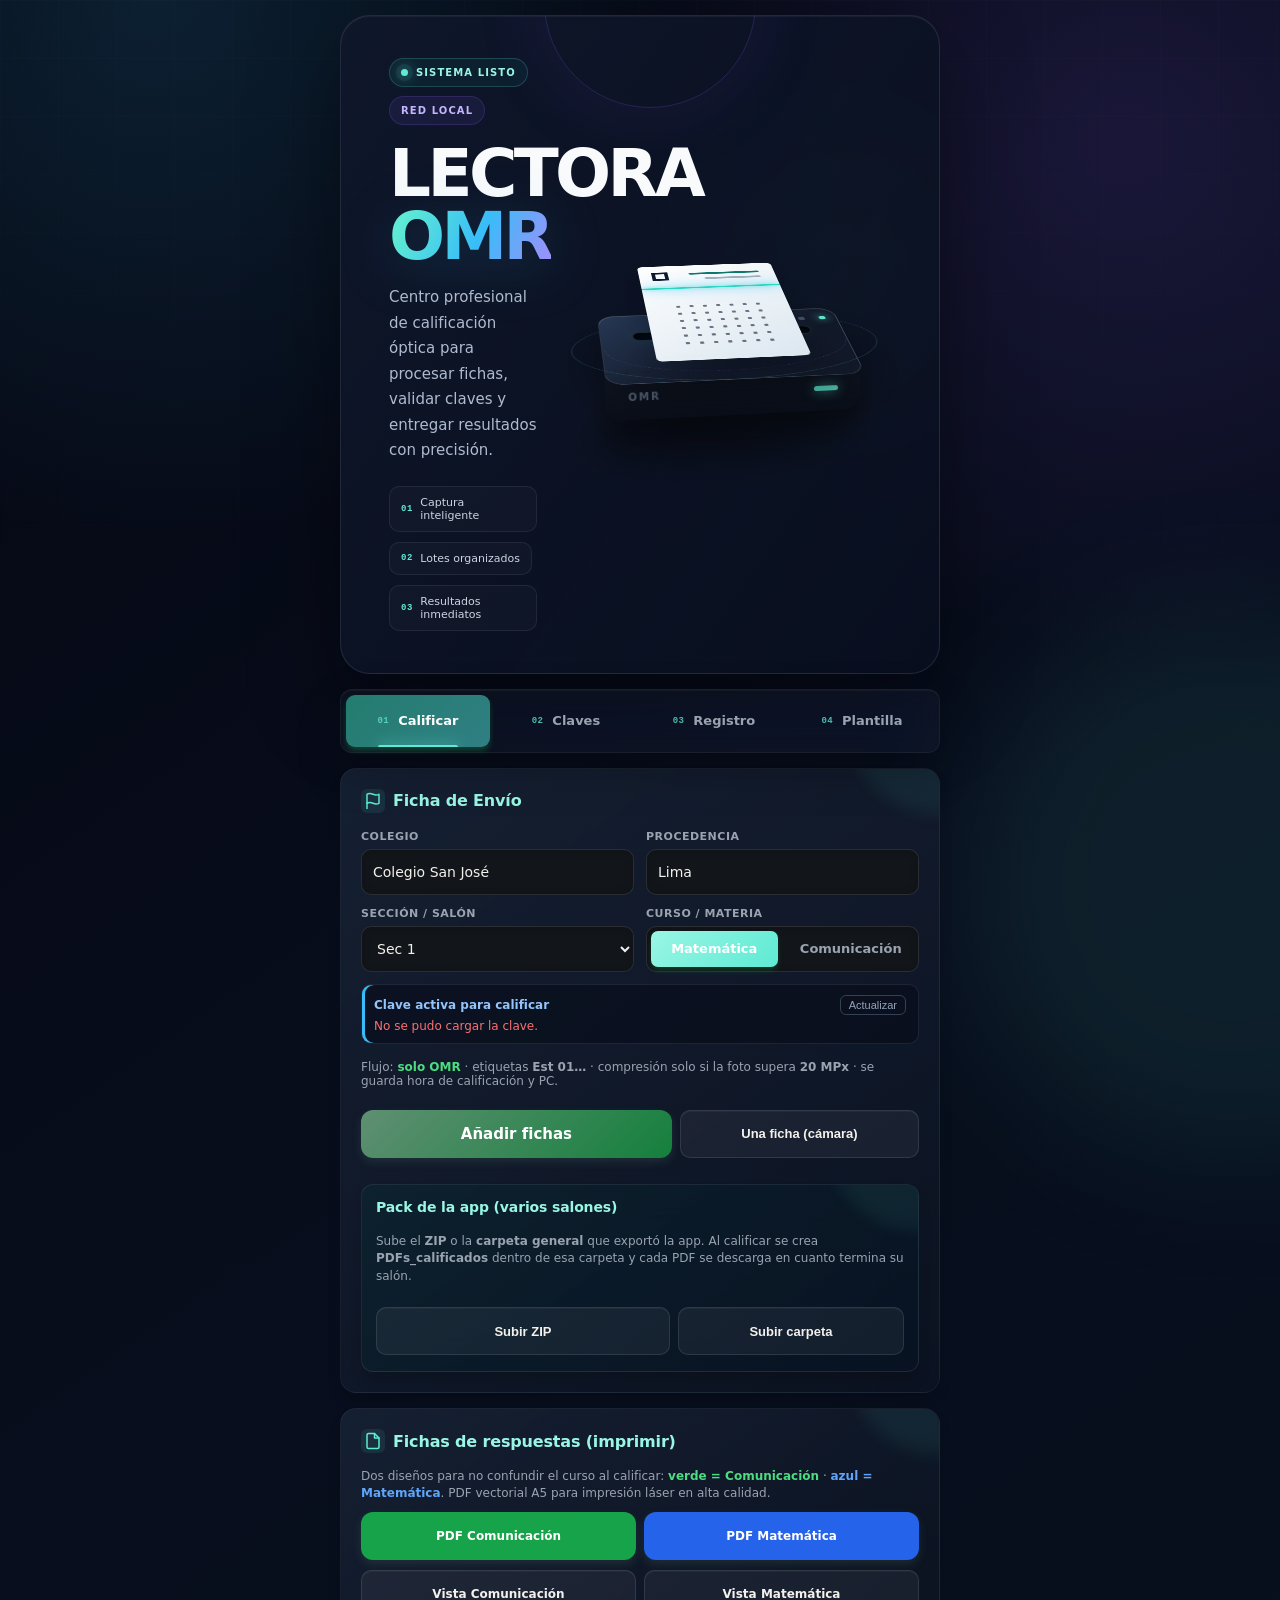
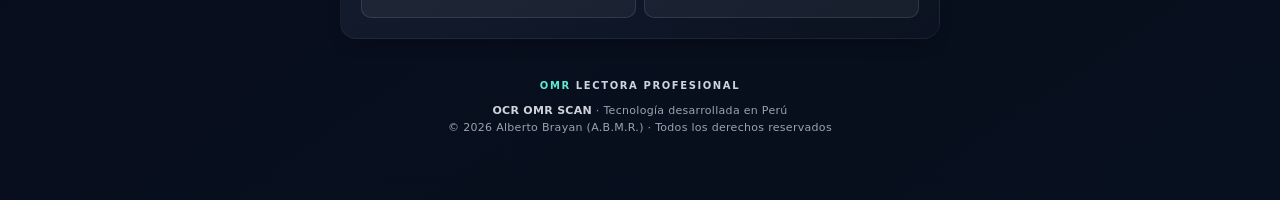
==== commit 9364b65b: "Publica OMR OCR SCAN v2.0. Calificar y Plantilla quedan en una sola columna en pantalla ancha, y la " ====
--- a/templates/index.html
+++ b/templates/index.html
@@ -3,11 +3,13 @@
 <head>
     <meta charset="UTF-8">
     <meta name="viewport" content="width=device-width, initial-scale=1.0">
-    <title>OMR + OCR Exam Scanner - Dashboard</title>
+    <meta name="theme-color" content="#070b17">
+    <meta name="color-scheme" content="dark">
+    <meta name="description" content="Lectora OMR profesional para calificar fichas ópticas, gestionar claves y consultar resultados en red local.">
+    <title>Lectora OMR · Centro de Calificación</title>
     <script src="https://cdnjs.cloudflare.com/ajax/libs/jspdf/2.5.1/jspdf.umd.min.js"></script>
+    <link rel="stylesheet" href="/static/pro-ui.css?v=20260927">
     <style>
-        @import url('https://fonts.googleapis.com/css2?family=Outfit:wght@300;400;500;600;700;800&display=swap');
-        
         :root {
             --primary: #5f8f72;
             --primary-hover: #4e7a60;
@@ -28,7 +30,7 @@
         }
 
         body {
-            font-family: 'Outfit', sans-serif;
+            font-family: 'Segoe UI Variable', 'Segoe UI', Inter, system-ui, sans-serif;
             background-color: var(--background);
             color: var(--text);
             min-height: 100vh;
@@ -754,17 +756,48 @@
     <div class="container">
         
         <!-- Header -->
-        <header>
-            <h1>OCR OMR SCAN</h1>
-            <p>Calificación óptica de fichas · desarrollo propio</p>
+        <header class="app-hero">
+            <div class="hero-copy">
+                <div class="hero-eyebrow">
+                    <span class="live-status"><i></i>Sistema listo</span>
+                    <span class="network-badge">Red local</span>
+                </div>
+                <h1>LECTORA <span>OMR</span></h1>
+                <p>Centro profesional de calificación óptica para procesar fichas, validar claves y entregar resultados con precisión.</p>
+                <div class="hero-metrics" aria-label="Características principales">
+                    <span><strong>01</strong> Captura inteligente</span>
+                    <span><strong>02</strong> Lotes organizados</span>
+                    <span><strong>03</strong> Resultados inmediatos</span>
+                </div>
+            </div>
+            <div class="scanner-stage" aria-hidden="true">
+                <div class="scanner-orbit orbit-one"></div>
+                <div class="scanner-orbit orbit-two"></div>
+                <div class="scanner-machine">
+                    <div class="scanner-top">
+                        <span class="scanner-light"></span>
+                        <span class="scanner-light"></span>
+                        <span class="scanner-light active"></span>
+                    </div>
+                    <div class="scanner-slot"></div>
+                    <div class="scan-sheet">
+                        <div class="sheet-heading"></div>
+                        <div class="sheet-copy"></div>
+                        <div class="bubble-field"></div>
+                        <div class="scan-beam"></div>
+                    </div>
+                    <div class="scanner-front"><span>OMR</span><i></i></div>
+                </div>
+                <div class="scanner-shadow"></div>
+            </div>
         </header>
 
         <!-- Navigation Tabs -->
-        <div class="tabs">
-            <button class="tab-btn active" onclick="switchTab('scanPanel')">Calificar</button>
-            <button class="tab-btn" onclick="switchTab('keysPanel')">Claves</button>
-            <button class="tab-btn" onclick="switchTab('registryPanel')">Registro</button>
-            <button class="tab-btn" onclick="switchTab('templatePanel')">Plantilla</button>
+        <div class="tabs" role="tablist" aria-label="Módulos de la lectora">
+            <button type="button" class="tab-btn active" onclick="switchTab('scanPanel')"><span class="tab-number">01</span><span>Calificar</span></button>
+            <button type="button" class="tab-btn" onclick="switchTab('keysPanel')"><span class="tab-number">02</span><span>Claves</span></button>
+            <button type="button" class="tab-btn" onclick="switchTab('registryPanel')"><span class="tab-number">03</span><span>Registro</span></button>
+            <button type="button" class="tab-btn" onclick="switchTab('templatePanel')"><span class="tab-number">04</span><span>Plantilla</span></button>
         </div>
 
         <!-- ---------------------------------------------------- -->
@@ -1248,9 +1281,9 @@
         </div>
 
         <footer class="site-footer">
-            <strong>OCR OMR SCAN</strong><br>
-            © 2026 Alberto Brayan (A.B.M.R.) · Licencia MIT<br>
-            Perú · OMR OCR SCAN
+            <div class="footer-brand"><span>OMR</span> LECTORA PROFESIONAL</div>
+            <strong>OCR OMR SCAN</strong> · Tecnología desarrollada en Perú<br>
+            © 2026 Alberto Brayan (A.B.M.R.) · Todos los derechos reservados
         </footer>
     </div>
 
--- a/static/pro-ui.css
+++ b/static/pro-ui.css
@@ -0,0 +1,784 @@
+:root {
+    --primary: #5eead4;
+    --primary-hover: #2dd4bf;
+    --primary-deep: #0f766e;
+    --violet: #8b5cf6;
+    --blue: #38bdf8;
+    --background: #070b17;
+    --surface: #111827;
+    --surface-hover: #17233a;
+    --text: #f8fafc;
+    --text-muted: #94a3b8;
+    --success: #5eead4;
+    --danger: #fb7185;
+    --warning: #fbbf24;
+    --glass: rgba(15, 23, 42, 0.76);
+    --line: rgba(148, 163, 184, 0.15);
+    --shadow-xl: 0 30px 90px rgba(0, 0, 0, 0.4);
+}
+
+html {
+    scroll-behavior: smooth;
+    scrollbar-color: rgba(94, 234, 212, 0.45) #070b17;
+}
+
+body {
+    position: relative;
+    isolation: isolate;
+    overflow-x: hidden;
+    padding: 24px;
+    background:
+        radial-gradient(circle at 12% 0%, rgba(56, 189, 248, 0.13), transparent 34rem),
+        radial-gradient(circle at 88% 8%, rgba(139, 92, 246, 0.14), transparent 32rem),
+        linear-gradient(145deg, #050813 0%, #080d1c 48%, #07101e 100%);
+}
+
+body::before,
+body::after {
+    content: "";
+    position: fixed;
+    pointer-events: none;
+    z-index: -1;
+}
+
+body::before {
+    inset: 0;
+    opacity: 0.16;
+    background-image:
+        linear-gradient(rgba(148, 163, 184, 0.16) 1px, transparent 1px),
+        linear-gradient(90deg, rgba(148, 163, 184, 0.16) 1px, transparent 1px);
+    background-size: 58px 58px;
+    mask-image: linear-gradient(to bottom, black, transparent 72%);
+}
+
+body::after {
+    width: 34rem;
+    height: 34rem;
+    right: -14rem;
+    bottom: -16rem;
+    border-radius: 50%;
+    background: rgba(94, 234, 212, 0.08);
+    filter: blur(70px);
+}
+
+::selection {
+    color: #04120f;
+    background: #5eead4;
+}
+
+.container {
+    max-width: 1180px;
+    gap: 18px;
+    padding-bottom: 24px;
+}
+
+.app-hero {
+    position: relative;
+    min-height: 286px;
+    overflow: hidden;
+    display: grid;
+    grid-template-columns: minmax(0, 1.25fr) minmax(330px, 0.75fr);
+    align-items: center;
+    gap: 24px;
+    text-align: left;
+    padding: 42px 48px;
+    border: 1px solid rgba(148, 163, 184, 0.16);
+    border-radius: 30px;
+    background:
+        linear-gradient(125deg, rgba(15, 23, 42, 0.98), rgba(9, 15, 31, 0.88)),
+        radial-gradient(circle at 82% 38%, rgba(94, 234, 212, 0.18), transparent 34%);
+    box-shadow: var(--shadow-xl), inset 0 1px rgba(255, 255, 255, 0.05);
+    perspective: 1000px;
+}
+
+.app-hero::before {
+    content: "";
+    position: absolute;
+    inset: 0;
+    pointer-events: none;
+    background:
+        linear-gradient(90deg, transparent 49.8%, rgba(94, 234, 212, 0.04) 50%, transparent 50.2%),
+        linear-gradient(transparent 49.8%, rgba(94, 234, 212, 0.04) 50%, transparent 50.2%);
+    background-size: 72px 72px;
+    mask-image: radial-gradient(circle at 82% 50%, black, transparent 58%);
+}
+
+.app-hero::after {
+    content: "";
+    position: absolute;
+    width: 210px;
+    height: 210px;
+    top: -120px;
+    left: 34%;
+    border: 1px solid rgba(139, 92, 246, 0.22);
+    border-radius: 50%;
+    box-shadow: 0 0 80px rgba(139, 92, 246, 0.1);
+}
+
+.hero-copy {
+    position: relative;
+    z-index: 2;
+    max-width: 690px;
+}
+
+.hero-eyebrow,
+.hero-metrics {
+    display: flex;
+    flex-wrap: wrap;
+    align-items: center;
+}
+
+.hero-eyebrow {
+    gap: 9px;
+    margin-bottom: 18px;
+}
+
+.live-status,
+.network-badge {
+    display: inline-flex;
+    align-items: center;
+    gap: 8px;
+    min-height: 29px;
+    padding: 5px 11px;
+    border: 1px solid rgba(94, 234, 212, 0.2);
+    border-radius: 999px;
+    color: #99f6e4;
+    background: rgba(15, 118, 110, 0.12);
+    font-size: 10px;
+    font-weight: 700;
+    letter-spacing: 0.11em;
+    text-transform: uppercase;
+}
+
+.live-status i {
+    width: 7px;
+    height: 7px;
+    border-radius: 50%;
+    background: #5eead4;
+    box-shadow: 0 0 0 5px rgba(94, 234, 212, 0.08), 0 0 15px #5eead4;
+    animation: statusPulse 2.4s ease-in-out infinite;
+}
+
+.network-badge {
+    color: #c4b5fd;
+    border-color: rgba(139, 92, 246, 0.2);
+    background: rgba(139, 92, 246, 0.09);
+}
+
+.app-hero h1 {
+    max-width: 680px;
+    font-size: clamp(38px, 6vw, 66px);
+    line-height: 0.95;
+    letter-spacing: -0.055em;
+    font-weight: 800;
+    color: #f8fafc;
+    text-wrap: balance;
+}
+
+.app-hero h1 span {
+    color: transparent;
+    background: linear-gradient(115deg, #5eead4 12%, #38bdf8 55%, #a78bfa 100%);
+    -webkit-background-clip: text;
+    background-clip: text;
+    filter: drop-shadow(0 10px 28px rgba(56, 189, 248, 0.18));
+}
+
+.app-hero p {
+    max-width: 650px;
+    margin-top: 17px;
+    color: #aebbd0;
+    font-size: 15px;
+    line-height: 1.7;
+}
+
+.hero-metrics {
+    gap: 10px;
+    margin-top: 22px;
+}
+
+.hero-metrics span {
+    display: inline-flex;
+    gap: 7px;
+    align-items: center;
+    padding: 9px 11px;
+    border: 1px solid rgba(148, 163, 184, 0.12);
+    border-radius: 10px;
+    color: #cbd5e1;
+    background: rgba(255, 255, 255, 0.025);
+    font-size: 11px;
+}
+
+.hero-metrics strong {
+    color: #5eead4;
+    font-family: ui-monospace, SFMono-Regular, Consolas, monospace;
+    font-size: 9px;
+    letter-spacing: 0.08em;
+}
+
+.scanner-stage {
+    position: relative;
+    z-index: 2;
+    min-height: 220px;
+    display: grid;
+    place-items: center;
+    transform-style: preserve-3d;
+}
+
+.scanner-orbit {
+    position: absolute;
+    border: 1px solid rgba(94, 234, 212, 0.17);
+    border-radius: 50%;
+    transform: rotateX(66deg) rotateZ(-8deg);
+}
+
+.orbit-one {
+    width: 310px;
+    height: 160px;
+    animation: orbitGlow 7s linear infinite;
+}
+
+.orbit-two {
+    width: 245px;
+    height: 122px;
+    border-style: dashed;
+    border-color: rgba(139, 92, 246, 0.26);
+    animation: orbitGlow 5s linear infinite reverse;
+}
+
+.scanner-machine {
+    position: relative;
+    width: 250px;
+    height: 124px;
+    transform: rotateX(57deg) rotateZ(-6deg) rotateY(1deg);
+    transform-style: preserve-3d;
+    animation: machineFloat 4.5s ease-in-out infinite;
+}
+
+.scanner-top {
+    position: absolute;
+    inset: 0;
+    z-index: 3;
+    border: 1px solid rgba(255, 255, 255, 0.12);
+    border-radius: 18px;
+    background: linear-gradient(145deg, #263854, #111827 66%);
+    box-shadow: inset 0 1px rgba(255, 255, 255, 0.13), 0 34px 60px rgba(0, 0, 0, 0.45);
+}
+
+.scanner-light {
+    position: relative;
+    z-index: 7;
+    display: inline-block;
+    width: 7px;
+    height: 7px;
+    margin: 15px 0 0 10px;
+    border-radius: 50%;
+    background: #475569;
+}
+
+.scanner-light:first-child { margin-left: 186px; }
+.scanner-light.active { background: #5eead4; box-shadow: 0 0 12px #5eead4; }
+
+.scanner-slot {
+    position: absolute;
+    z-index: 6;
+    width: 184px;
+    height: 15px;
+    top: 34px;
+    left: 33px;
+    border: 1px solid rgba(94, 234, 212, 0.18);
+    border-radius: 7px;
+    background: #050813;
+    box-shadow: inset 0 3px 8px rgba(0, 0, 0, 0.8), 0 0 22px rgba(94, 234, 212, 0.08);
+}
+
+.scan-sheet {
+    position: absolute;
+    z-index: 5;
+    width: 150px;
+    height: 188px;
+    top: -82px;
+    left: 50px;
+    overflow: hidden;
+    border-radius: 6px;
+    background: linear-gradient(145deg, #ffffff, #dce7f0);
+    box-shadow: 0 20px 40px rgba(2, 8, 23, 0.35);
+    transform: translateZ(12px);
+}
+
+.scan-sheet::before,
+.scan-sheet::after {
+    content: "";
+    position: absolute;
+}
+
+.scan-sheet::before {
+    width: 18px;
+    height: 18px;
+    top: 14px;
+    left: 14px;
+    border: 4px solid #0f172a;
+    box-sizing: border-box;
+}
+
+.scan-sheet::after {
+    width: 98px;
+    height: 82px;
+    left: 27px;
+    bottom: 25px;
+    opacity: 0.72;
+    background-image: radial-gradient(circle, #334155 0 2px, transparent 2.5px);
+    background-size: 14px 14px;
+}
+
+.sheet-heading,
+.sheet-copy {
+    position: absolute;
+    right: 17px;
+    height: 4px;
+    border-radius: 4px;
+    background: #64748b;
+}
+
+.sheet-heading { top: 17px; width: 78px; background: #0f766e; }
+.sheet-copy { top: 28px; width: 62px; opacity: 0.55; }
+
+.scan-beam {
+    position: absolute;
+    z-index: 5;
+    left: 0;
+    right: 0;
+    height: 3px;
+    top: 48px;
+    background: #2dd4bf;
+    box-shadow: 0 0 6px #5eead4, 0 0 18px #38bdf8, 0 0 32px rgba(56, 189, 248, 0.8);
+    animation: scanBeam 2.8s ease-in-out infinite;
+}
+
+.scanner-front {
+    position: absolute;
+    z-index: 8;
+    left: 0;
+    right: 0;
+    bottom: -28px;
+    height: 46px;
+    display: flex;
+    align-items: center;
+    justify-content: space-between;
+    padding: 0 22px;
+    border-radius: 0 0 16px 16px;
+    color: #64748b;
+    background: linear-gradient(180deg, #111827, #090e1a);
+    box-shadow: 0 16px 28px rgba(0, 0, 0, 0.35);
+    transform: rotateX(-68deg);
+    transform-origin: top;
+    font-size: 10px;
+    font-weight: 800;
+    letter-spacing: 0.18em;
+}
+
+.scanner-front i {
+    width: 24px;
+    height: 5px;
+    border-radius: 5px;
+    background: #5eead4;
+    box-shadow: 0 0 12px rgba(94, 234, 212, 0.7);
+}
+
+.scanner-shadow {
+    position: absolute;
+    width: 270px;
+    height: 54px;
+    bottom: -2px;
+    border-radius: 50%;
+    background: rgba(0, 0, 0, 0.48);
+    filter: blur(20px);
+    transform: rotateZ(-5deg);
+}
+
+.tabs {
+    position: sticky;
+    top: 12px;
+    z-index: 40;
+    gap: 7px;
+    padding: 7px;
+    border: 1px solid rgba(148, 163, 184, 0.14);
+    border-radius: 18px;
+    background: rgba(7, 11, 23, 0.78);
+    box-shadow: 0 18px 45px rgba(0, 0, 0, 0.22), inset 0 1px rgba(255, 255, 255, 0.04);
+    backdrop-filter: blur(22px) saturate(150%);
+}
+
+.tab-btn {
+    position: relative;
+    min-height: 52px;
+    display: flex;
+    align-items: center;
+    justify-content: center;
+    gap: 9px;
+    overflow: hidden;
+    border-radius: 12px;
+    color: #94a3b8;
+    transition: color .2s ease, background .2s ease, transform .2s ease, box-shadow .2s ease;
+}
+
+.tab-btn:hover {
+    color: #e2e8f0;
+    background: rgba(255, 255, 255, 0.04);
+    transform: translateY(-1px);
+}
+
+.tab-btn.active {
+    color: #eafffb;
+    background: linear-gradient(135deg, rgba(15, 118, 110, 0.74), rgba(14, 116, 144, 0.58));
+    box-shadow: 0 8px 24px rgba(20, 184, 166, 0.18), inset 0 1px rgba(255, 255, 255, 0.12);
+}
+
+.tab-btn.active::after {
+    content: "";
+    position: absolute;
+    left: 22%;
+    right: 22%;
+    bottom: 0;
+    height: 2px;
+    border-radius: 4px 4px 0 0;
+    background: #5eead4;
+    box-shadow: 0 0 14px #5eead4;
+}
+
+.tab-number {
+    color: #5eead4;
+    font-family: ui-monospace, SFMono-Regular, Consolas, monospace;
+    font-size: 9px;
+    letter-spacing: .04em;
+    opacity: .78;
+}
+
+.panel.active {
+    animation: panelReveal .42s cubic-bezier(.2, .8, .2, 1);
+}
+
+.card,
+.verification-card {
+    position: relative;
+    overflow: hidden;
+    border: 1px solid rgba(148, 163, 184, 0.14);
+    border-radius: 24px;
+    background:
+        linear-gradient(145deg, rgba(20, 31, 51, 0.88), rgba(10, 17, 32, 0.92));
+    box-shadow: 0 20px 52px rgba(0, 0, 0, 0.24), inset 0 1px rgba(255, 255, 255, 0.04);
+    backdrop-filter: blur(18px);
+    transition: transform .25s ease, border-color .25s ease, box-shadow .25s ease;
+}
+
+.card::before,
+.verification-card::before {
+    content: "";
+    position: absolute;
+    width: 180px;
+    height: 180px;
+    top: -135px;
+    right: -90px;
+    pointer-events: none;
+    border-radius: 50%;
+    background: rgba(94, 234, 212, 0.07);
+    filter: blur(8px);
+}
+
+@media (hover: hover) {
+    .card:hover,
+    .verification-card:hover {
+        transform: translateY(-3px);
+        border-color: rgba(94, 234, 212, 0.22);
+        box-shadow: 0 26px 65px rgba(0, 0, 0, 0.3), 0 0 0 1px rgba(94, 234, 212, 0.03) inset;
+    }
+}
+
+.card h2,
+.verification-card h2 {
+    color: #99f6e4 !important;
+    font-weight: 700;
+    letter-spacing: -0.01em;
+}
+
+.card h2 svg {
+    padding: 3px;
+    border-radius: 6px;
+    color: #5eead4;
+    background: rgba(94, 234, 212, 0.09);
+    box-sizing: content-box;
+}
+
+.form-group label,
+.coord-label {
+    color: #9daac0;
+    letter-spacing: .09em;
+}
+
+input[type="text"],
+input[type="number"],
+select,
+.toggle-group {
+    min-height: 46px;
+    border-color: rgba(148, 163, 184, 0.18);
+    background: rgba(4, 9, 21, 0.58);
+    box-shadow: inset 0 1px 8px rgba(0, 0, 0, 0.18);
+}
+
+input[type="text"]:hover,
+input[type="number"]:hover,
+select:hover {
+    border-color: rgba(148, 163, 184, 0.32);
+}
+
+input[type="text"]:focus,
+input[type="number"]:focus,
+select:focus {
+    border-color: #5eead4;
+    box-shadow: 0 0 0 4px rgba(94, 234, 212, 0.09), inset 0 1px 8px rgba(0, 0, 0, 0.15);
+}
+
+.toggle-btn.active {
+    color: #04120f;
+    background: linear-gradient(135deg, #99f6e4, #5eead4);
+    box-shadow: 0 8px 20px rgba(45, 212, 191, 0.2);
+}
+
+.btn-trigger,
+.btn-secondary {
+    position: relative;
+    min-height: 48px;
+    overflow: hidden;
+    border-radius: 14px;
+    isolation: isolate;
+}
+
+.btn-trigger {
+    color: #04120f;
+    background: linear-gradient(135deg, #99f6e4 0%, #5eead4 48%, #38bdf8 100%);
+    box-shadow: 0 13px 28px rgba(45, 212, 191, 0.19), inset 0 1px rgba(255, 255, 255, 0.48);
+}
+
+.btn-trigger::before {
+    content: "";
+    position: absolute;
+    inset: 0;
+    z-index: -1;
+    background: linear-gradient(110deg, transparent 28%, rgba(255, 255, 255, 0.38) 48%, transparent 68%);
+    transform: translateX(-120%);
+    transition: transform .55s ease;
+}
+
+.btn-trigger:hover::before { transform: translateX(120%); }
+.btn-trigger:hover { box-shadow: 0 17px 36px rgba(45, 212, 191, 0.27); transform: translateY(-2px); }
+.btn-trigger:active,
+.btn-secondary:active { transform: translateY(1px) scale(.995); }
+
+.btn-secondary {
+    color: #dbeafe;
+    border-color: rgba(148, 163, 184, 0.17);
+    background: linear-gradient(145deg, rgba(30, 41, 59, 0.8), rgba(15, 23, 42, 0.68));
+    box-shadow: inset 0 1px rgba(255, 255, 255, 0.04);
+}
+
+.btn-secondary:hover {
+    border-color: rgba(94, 234, 212, 0.3);
+    background: rgba(30, 41, 59, 0.88);
+    transform: translateY(-1px);
+}
+
+#activeKeyBanner,
+#keysFingerprintInfo,
+#claveTrackerPreview,
+#packCard,
+#batchPanel,
+.coord-item,
+.breakdown-box,
+.ocr-verify-item {
+    border-color: rgba(148, 163, 184, 0.14) !important;
+    background: rgba(4, 9, 21, 0.5) !important;
+}
+
+#activeKeyBanner {
+    position: relative;
+    overflow: hidden;
+    box-shadow: inset 3px 0 #38bdf8;
+}
+
+#packCard {
+    background:
+        linear-gradient(145deg, rgba(13, 35, 47, 0.82), rgba(8, 18, 34, 0.94)) !important;
+}
+
+.breakdown-box {
+    min-height: 72px;
+    display: grid;
+    place-content: center;
+    border-radius: 12px;
+}
+
+.breakdown-box.bien { box-shadow: inset 0 -2px #22c55e; }
+.breakdown-box.mal { box-shadow: inset 0 -2px #fb7185; }
+.breakdown-box.blanco { box-shadow: inset 0 -2px #38bdf8; }
+.breakdown-box.score {
+    background: linear-gradient(135deg, rgba(20, 184, 166, 0.17), rgba(56, 189, 248, 0.08)) !important;
+    box-shadow: inset 0 0 0 1px rgba(94, 234, 212, 0.24), 0 12px 26px rgba(0, 0, 0, 0.12);
+}
+
+.queue-cell {
+    border-radius: 14px;
+    border-color: rgba(148, 163, 184, 0.18);
+    box-shadow: 0 14px 28px rgba(0, 0, 0, 0.24);
+    transition: transform .2s ease, border-color .2s ease;
+}
+
+.queue-cell:hover {
+    transform: translateY(-3px) rotateX(1deg);
+    border-color: rgba(94, 234, 212, 0.34);
+}
+
+.keys-grid-table th {
+    position: sticky;
+    top: 0;
+    z-index: 2;
+    background: rgba(7, 11, 23, 0.96);
+    backdrop-filter: blur(12px);
+}
+
+.key-option-btn {
+    transition: transform .16s ease, color .16s ease, border-color .16s ease, background .16s ease;
+}
+
+.key-option-btn:hover { transform: translateY(-2px) scale(1.05); }
+.key-option-btn.active {
+    color: #04120f;
+    border-color: #5eead4;
+    background: #5eead4;
+    box-shadow: 0 5px 16px rgba(94, 234, 212, 0.26);
+}
+
+.folder-header {
+    min-height: 48px;
+    border-color: rgba(148, 163, 184, 0.11);
+    border-radius: 12px;
+    background: rgba(15, 23, 42, 0.58);
+}
+
+.folder-header:hover { border-color: rgba(94, 234, 212, 0.23); }
+.student-record-item { border-radius: 10px; background: rgba(255, 255, 255, 0.025); }
+
+.loading-overlay {
+    background: rgba(3, 7, 18, 0.82);
+    backdrop-filter: blur(20px) saturate(140%);
+}
+
+.loading-overlay::before {
+    content: "";
+    position: absolute;
+    width: 150px;
+    height: 150px;
+    border: 1px solid rgba(94, 234, 212, 0.16);
+    border-radius: 50%;
+    animation: loadingHalo 1.8s ease-out infinite;
+}
+
+.spinner {
+    border-color: rgba(148, 163, 184, 0.18);
+    border-top-color: #5eead4;
+    box-shadow: 0 0 24px rgba(94, 234, 212, 0.13);
+}
+
+.site-footer {
+    margin-top: 6px;
+    padding: 30px 12px 16px;
+    color: #718096;
+}
+
+.site-footer strong { color: #aab6c8; }
+
+.footer-brand {
+    margin-bottom: 8px;
+    color: #cbd5e1;
+    font-size: 10px;
+    font-weight: 700;
+    letter-spacing: .16em;
+}
+
+.footer-brand span { color: #5eead4; }
+
+@media (min-width: 860px) {
+    #keysPanel .card,
+    #registryPanel .card,
+    #templatePanel .card {
+        padding: 28px;
+    }
+}
+
+@media (max-width: 859px) {
+    body { padding: 14px; }
+    .app-hero {
+        grid-template-columns: 1fr;
+        min-height: auto;
+        padding: 30px 28px 10px;
+    }
+    .scanner-stage { min-height: 220px; margin-top: 8px; transform: scale(.88); }
+}
+
+@media (max-width: 560px) {
+    body { padding: 10px; }
+    .container { gap: 12px; }
+    .app-hero { padding: 26px 20px 4px; border-radius: 22px; }
+    .app-hero h1 { font-size: 40px; }
+    .app-hero p { font-size: 13px; line-height: 1.55; }
+    .hero-metrics span { flex: 1 1 100%; }
+    .scanner-stage { min-height: 186px; transform: scale(.75); margin: -2px 0 -12px; }
+    .tabs { top: 7px; gap: 3px; padding: 5px; border-radius: 15px; }
+    .tab-btn { min-height: 48px; flex-direction: column; gap: 2px; padding: 7px 2px; font-size: 11px; }
+    .tab-number { font-size: 8px; }
+    .card, .verification-card { padding: 17px; border-radius: 19px; }
+    .form-row { grid-template-columns: 1fr; }
+    .breakdown-row { gap: 7px; }
+    .breakdown-box { min-height: 66px; padding: 7px; }
+    .breakdown-box span { font-size: 8px; }
+    .queue-grid { grid-template-columns: repeat(2, 1fr); }
+}
+
+@keyframes machineFloat {
+    0%, 100% { transform: rotateX(57deg) rotateZ(-6deg) translateY(0); }
+    50% { transform: rotateX(57deg) rotateZ(-5deg) translateY(-8px); }
+}
+
+@keyframes scanBeam {
+    0%, 100% { transform: translateY(0); opacity: .7; }
+    50% { transform: translateY(102px); opacity: 1; }
+}
+
+@keyframes orbitGlow {
+    0% { transform: rotateX(66deg) rotateZ(-8deg); opacity: .35; }
+    50% { opacity: .8; }
+    100% { transform: rotateX(66deg) rotateZ(352deg); opacity: .35; }
+}
+
+@keyframes statusPulse {
+    0%, 100% { transform: scale(.9); opacity: .78; }
+    50% { transform: scale(1.14); opacity: 1; }
+}
+
+@keyframes panelReveal {
+    from { opacity: 0; transform: translateY(10px) scale(.995); }
+    to { opacity: 1; transform: translateY(0) scale(1); }
+}
+
+@keyframes loadingHalo {
+    0% { transform: scale(.45); opacity: .8; }
+    100% { transform: scale(1.25); opacity: 0; }
+}
+
+@media (prefers-reduced-motion: reduce) {
+    html { scroll-behavior: auto; }
+    *, *::before, *::after {
+        animation-duration: .01ms !important;
+        animation-iteration-count: 1 !important;
+        scroll-behavior: auto !important;
+        transition-duration: .01ms !important;
+    }
+}
